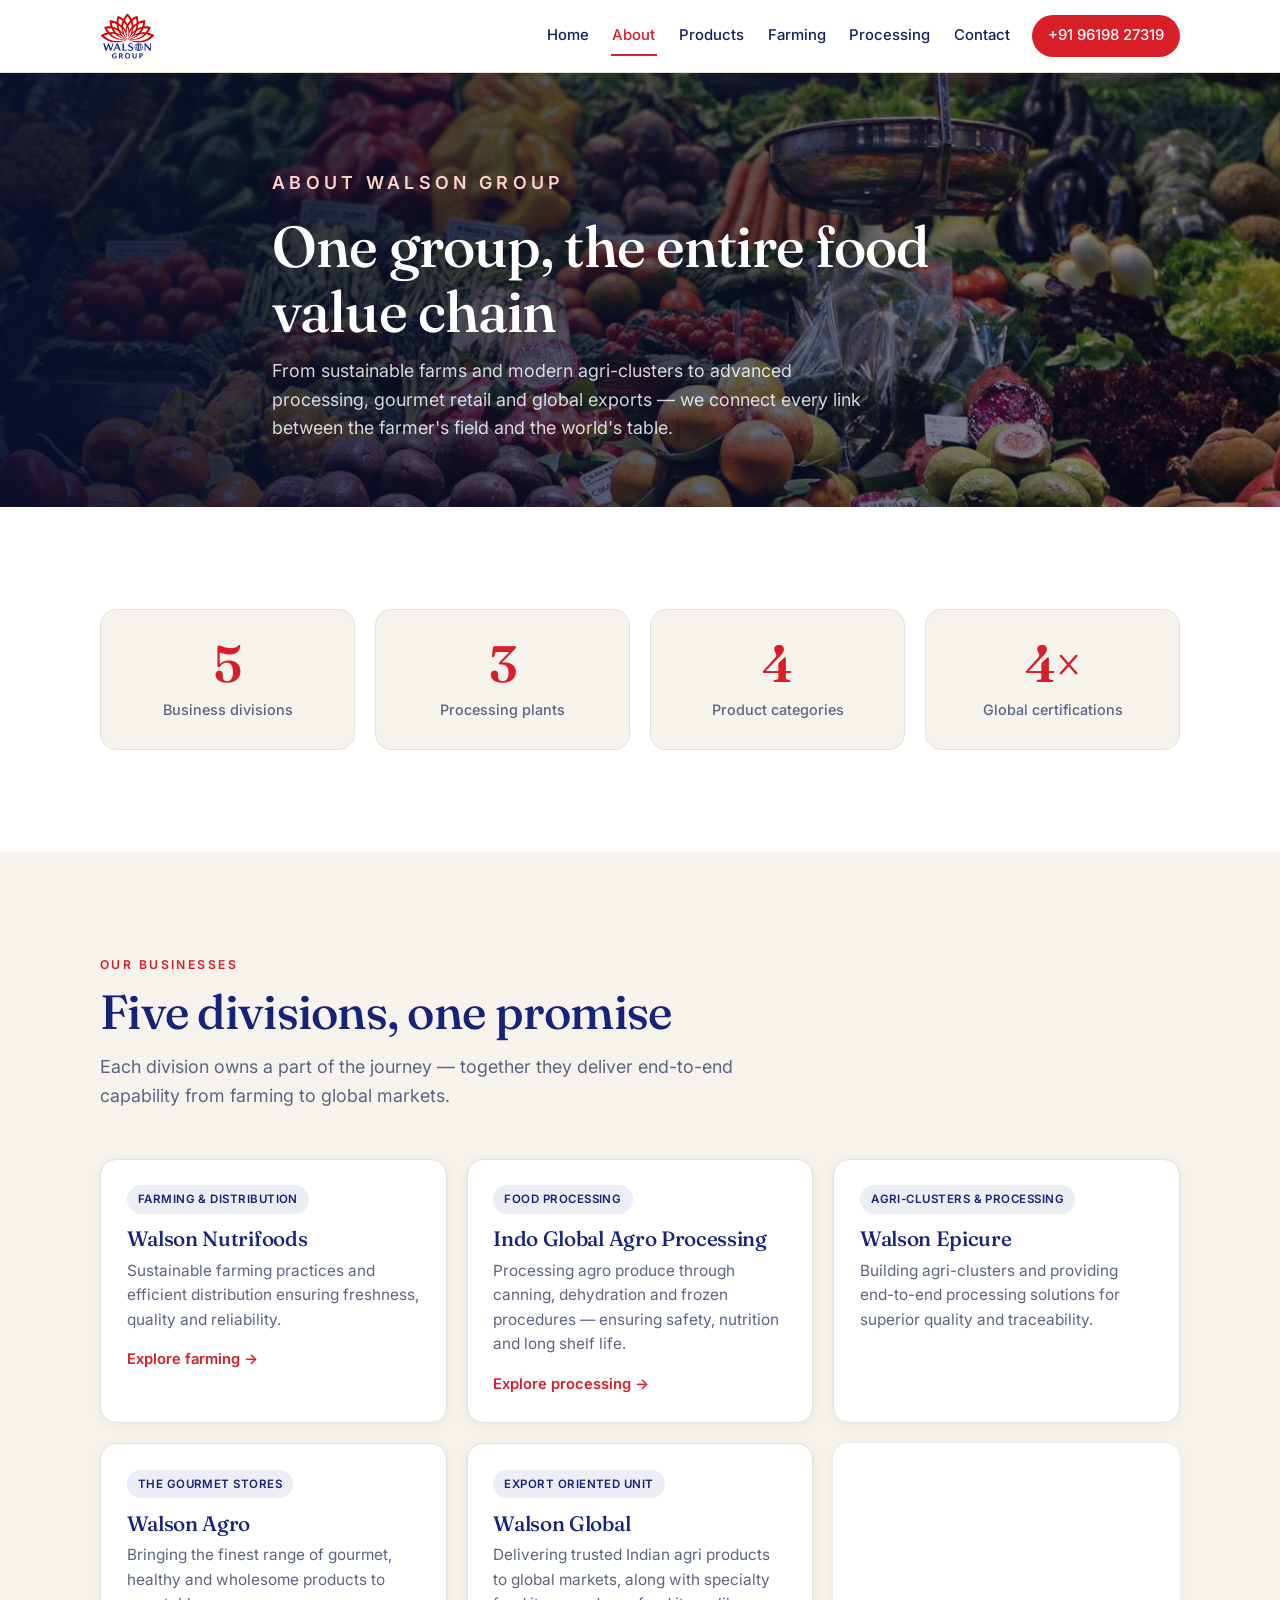
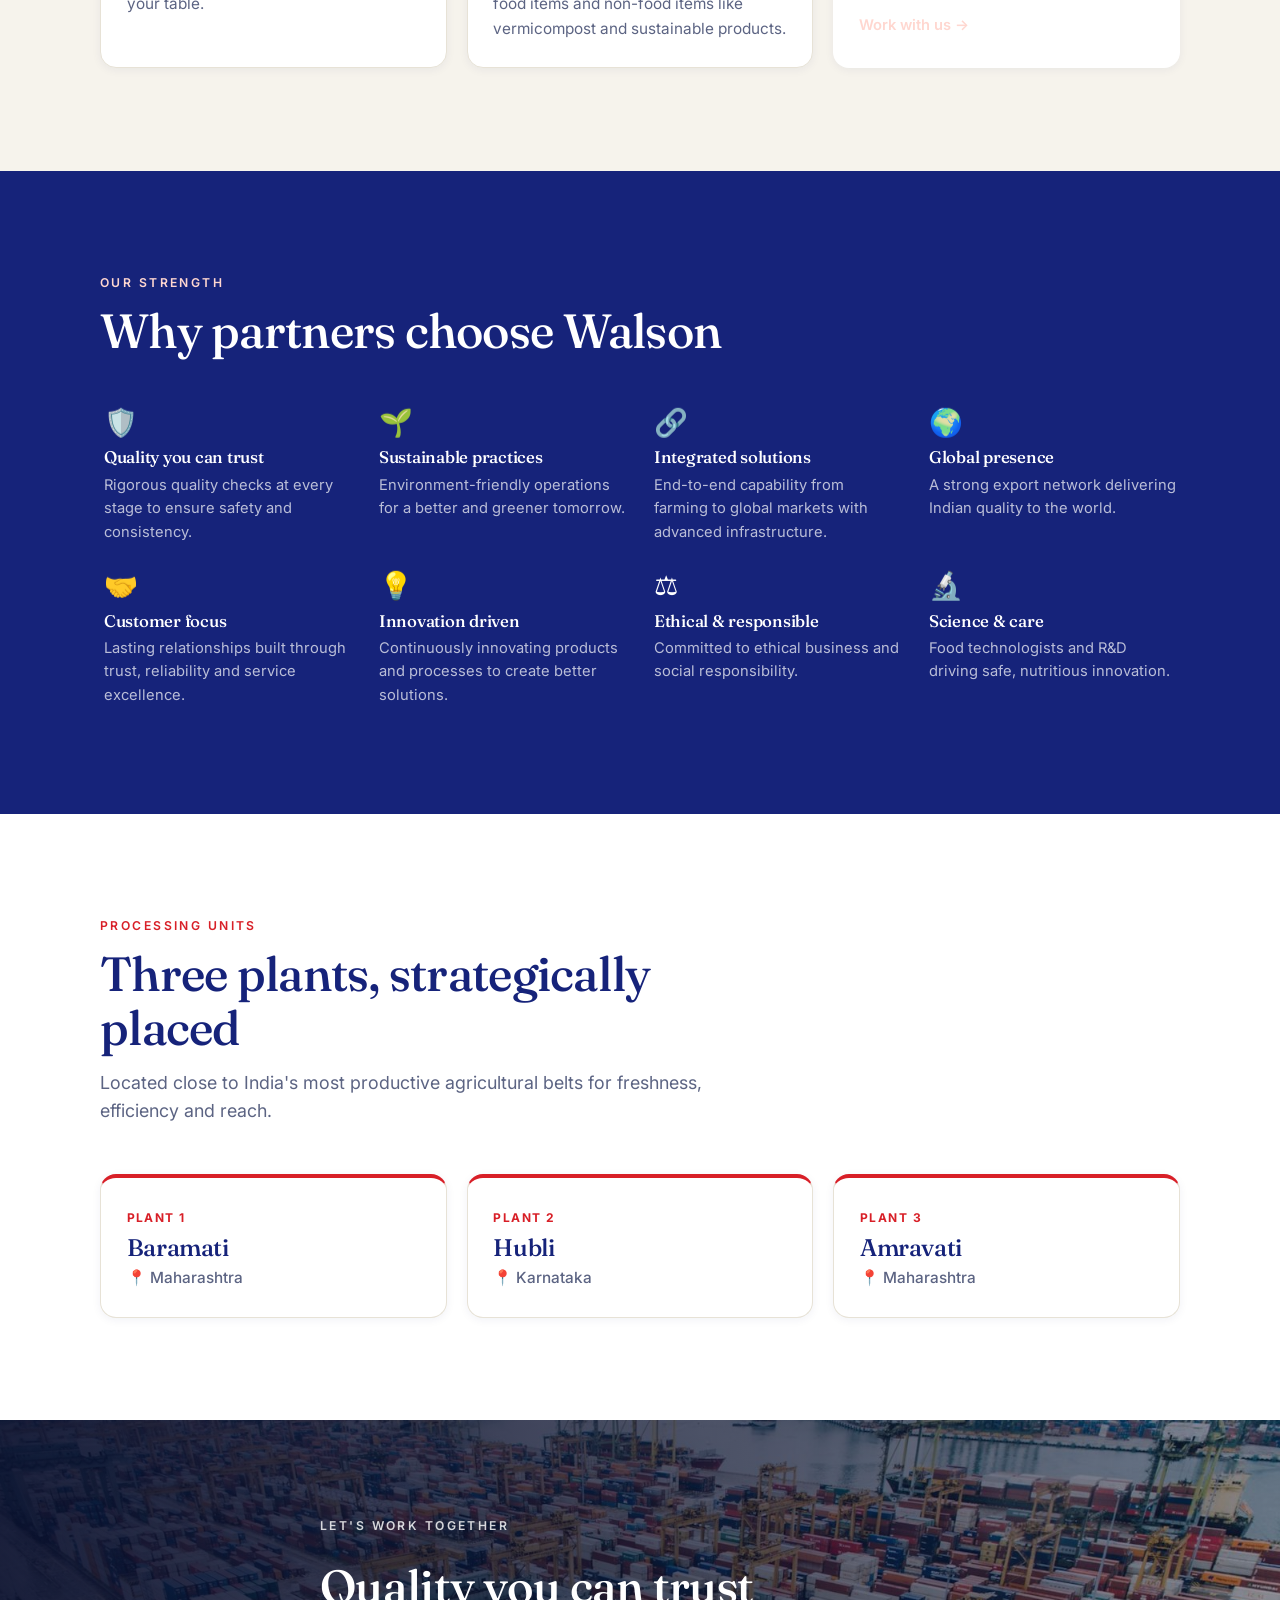
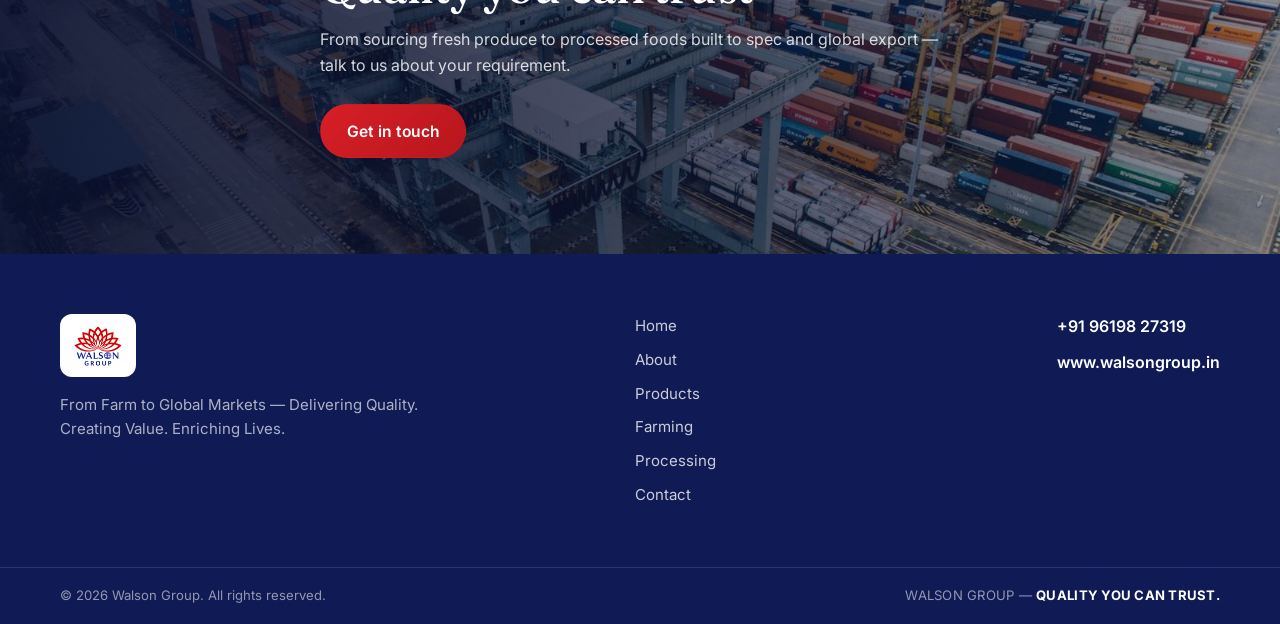
==== about.html @ 6663fbd9 "Convert to multi-page site (Home, About, Products, Farming, Processing, Contact) Split the single-pa" ====
<!DOCTYPE html>
<html lang="en">
<head>
  <meta charset="UTF-8" />
  <meta name="viewport" content="width=device-width, initial-scale=1.0" />
  <title>About — Walson Group</title>
  <meta name="description" content="Walson Group connects the full food value chain through five divisions — Nutrifoods, Indo Global Agro Processing, Epicure, Agro and Global — backed by three plants and global certifications." />
  <link rel="icon" href="data:image/svg+xml,<svg xmlns='http://www.w3.org/2000/svg' viewBox='0 0 100 100'><text y='.9em' font-size='90'>🪷</text></svg>" />
  <meta name="theme-color" content="#16237a" />
  <link rel="preconnect" href="https://fonts.googleapis.com" />
  <link rel="preconnect" href="https://fonts.gstatic.com" crossorigin />
  <link href="https://fonts.googleapis.com/css2?family=Fraunces:opsz,wght@9..144,400;9..144,500;9..144,600&family=Inter:wght@400;500;600;700&display=swap" rel="stylesheet" />
  <link rel="stylesheet" href="styles.css" />
</head>
<body>
  <header class="site-header" id="top">
    <div class="container nav">
      <a class="nav-brand" href="index.html" aria-label="Walson Group home">
        <img src="logo.png" width="760" height="639" alt="Walson Group" />
      </a>
      <nav class="nav-links" id="navLinks" aria-label="Primary">
        <a href="index.html">Home</a>
        <a href="about.html" class="active">About</a>
        <a href="products.html">Products</a>
        <a href="farming.html">Farming</a>
        <a href="processing.html">Processing</a>
        <a href="contact.html">Contact</a>
        <a class="nav-cta" href="tel:+919619827319">+91 96198 27319</a>
      </nav>
      <button class="nav-toggle" id="navToggle" aria-label="Toggle menu" aria-expanded="false">
        <span></span><span></span><span></span>
      </button>
    </div>
  </header>

  <main>
    <!-- PAGE HERO -->
    <section class="page-hero">
      <img src="images/about.jpg" alt="" aria-hidden="true" />
      <div class="po" aria-hidden="true"></div>
      <div class="container page-hero-inner">
        <p class="eyebrow">About Walson Group</p>
        <h1>One group, the entire food value chain</h1>
        <p>From sustainable farms and modern agri-clusters to advanced processing, gourmet retail and global exports — we connect every link between the farmer's field and the world's table.</p>
      </div>
    </section>

    <!-- STATS -->
    <section class="section">
      <div class="container">
        <div class="stats">
          <div class="stat"><span class="stat-num">5</span><span class="stat-label">Business divisions</span></div>
          <div class="stat"><span class="stat-num">3</span><span class="stat-label">Processing plants</span></div>
          <div class="stat"><span class="stat-num">4</span><span class="stat-label">Product categories</span></div>
          <div class="stat"><span class="stat-num">4×</span><span class="stat-label">Global certifications</span></div>
        </div>
      </div>
    </section>

    <!-- DIVISIONS -->
    <section class="section section-alt" id="divisions">
      <div class="container">
        <div class="section-head">
          <p class="kicker">Our Businesses</p>
          <h2>Five divisions, one promise</h2>
          <p class="section-lead">Each division owns a part of the journey — together they deliver end-to-end capability from farming to global markets.</p>
        </div>
        <div class="grid grid-3">
          <article class="card division">
            <span class="pill">Farming &amp; Distribution</span>
            <h3>Walson Nutrifoods</h3>
            <p>Sustainable farming practices and efficient distribution ensuring freshness, quality and reliability.</p>
            <a class="card-link" href="farming.html">Explore farming →</a>
          </article>
          <article class="card division">
            <span class="pill">Food Processing</span>
            <h3>Indo Global Agro Processing</h3>
            <p>Processing agro produce through canning, dehydration and frozen procedures — ensuring safety, nutrition and long shelf life.</p>
            <a class="card-link" href="processing.html">Explore processing →</a>
          </article>
          <article class="card division">
            <span class="pill">Agri-Clusters &amp; Processing</span>
            <h3>Walson Epicure</h3>
            <p>Building agri-clusters and providing end-to-end processing solutions for superior quality and traceability.</p>
          </article>
          <article class="card division">
            <span class="pill">The Gourmet Stores</span>
            <h3>Walson Agro</h3>
            <p>Bringing the finest range of gourmet, healthy and wholesome products to your table.</p>
          </article>
          <article class="card division">
            <span class="pill">Export Oriented Unit</span>
            <h3>Walson Global</h3>
            <p>Delivering trusted Indian agri products to global markets, along with specialty food items and non-food items like vermicompost and sustainable products.</p>
          </article>
          <article class="card division card-accent">
            <h3>From concept to delivery</h3>
            <p>A single, integrated partner covering the full spectrum — so quality and traceability are never handed off or lost in between.</p>
            <a class="card-link" href="contact.html">Work with us →</a>
          </article>
        </div>
      </div>
    </section>

    <!-- STRENGTHS -->
    <section class="section section-navy" id="strengths">
      <div class="container">
        <div class="section-head">
          <p class="kicker kicker-light">Our Strength</p>
          <h2>Why partners choose Walson</h2>
        </div>
        <div class="grid grid-4 strengths">
          <div class="strength"><div class="ico">🛡️</div><h4>Quality you can trust</h4><p>Rigorous quality checks at every stage to ensure safety and consistency.</p></div>
          <div class="strength"><div class="ico">🌱</div><h4>Sustainable practices</h4><p>Environment-friendly operations for a better and greener tomorrow.</p></div>
          <div class="strength"><div class="ico">🔗</div><h4>Integrated solutions</h4><p>End-to-end capability from farming to global markets with advanced infrastructure.</p></div>
          <div class="strength"><div class="ico">🌍</div><h4>Global presence</h4><p>A strong export network delivering Indian quality to the world.</p></div>
          <div class="strength"><div class="ico">🤝</div><h4>Customer focus</h4><p>Lasting relationships built through trust, reliability and service excellence.</p></div>
          <div class="strength"><div class="ico">💡</div><h4>Innovation driven</h4><p>Continuously innovating products and processes to create better solutions.</p></div>
          <div class="strength"><div class="ico">⚖️</div><h4>Ethical &amp; responsible</h4><p>Committed to ethical business and social responsibility.</p></div>
          <div class="strength"><div class="ico">🔬</div><h4>Science &amp; care</h4><p>Food technologists and R&amp;D driving safe, nutritious innovation.</p></div>
        </div>
      </div>
    </section>

    <!-- PLANTS -->
    <section class="section" id="plants">
      <div class="container">
        <div class="section-head">
          <p class="kicker">Processing Units</p>
          <h2>Three plants, strategically placed</h2>
          <p class="section-lead">Located close to India's most productive agricultural belts for freshness, efficiency and reach.</p>
        </div>
        <div class="grid grid-3">
          <article class="card plant"><span class="plant-no">Plant 1</span><h3>Baramati</h3><p class="plant-state">📍 Maharashtra</p></article>
          <article class="card plant"><span class="plant-no">Plant 2</span><h3>Hubli</h3><p class="plant-state">📍 Karnataka</p></article>
          <article class="card plant"><span class="plant-no">Plant 3</span><h3>Amravati</h3><p class="plant-state">📍 Maharashtra</p></article>
        </div>
      </div>
    </section>

    <!-- CTA BAND -->
    <section class="band">
      <img class="band-media" src="images/global.jpg" alt="" aria-hidden="true" loading="lazy" decoding="async" />
      <div class="band-overlay" aria-hidden="true"></div>
      <div class="container band-inner">
        <p class="kicker kicker-light">Let's work together</p>
        <h2>Quality you can trust</h2>
        <p>From sourcing fresh produce to processed foods built to spec and global export — talk to us about your requirement.</p>
        <a class="btn btn-primary" href="contact.html">Get in touch</a>
      </div>
    </section>
  </main>

  <footer class="site-footer">
    <div class="container footer-inner">
      <div class="footer-brand">
        <span class="footer-logo"><img src="logo.png" width="760" height="639" alt="Walson Group" /></span>
        <p>From Farm to Global Markets — Delivering Quality. Creating Value. Enriching Lives.</p>
      </div>
      <nav class="footer-nav" aria-label="Footer">
        <a href="index.html">Home</a>
        <a href="about.html">About</a>
        <a href="products.html">Products</a>
        <a href="farming.html">Farming</a>
        <a href="processing.html">Processing</a>
        <a href="contact.html">Contact</a>
      </nav>
      <div class="footer-contact">
        <a href="tel:+919619827319">+91 96198 27319</a>
        <a href="https://walsongroup.in">www.walsongroup.in</a>
      </div>
    </div>
    <div class="footer-bar">
      <div class="container footer-bar-inner">
        <span>&copy; <span id="year"></span> Walson Group. All rights reserved.</span>
        <span class="footer-tag">WALSON GROUP — <strong>QUALITY YOU CAN TRUST.</strong></span>
      </div>
    </div>
  </footer>

  <script src="app.js"></script>
</body>
</html>
---- styles.css ----
:root {
  --navy: #16237a;
  --navy-deep: #101a54;
  --navy-ink: #14205f;
  --red: #d81f27;
  --red-deep: #b7161d;
  --amber: #e0a53a;
  --green: #3f9b46;
  --blue: #2f7fc4;

  --ink: #1b2140;
  --muted: #5c6483;
  --paper: #ffffff;
  --paper-alt: #f6f3ec;
  --line: #e7e2d6;
  --line-strong: rgba(22, 35, 122, 0.14);

  --radius: 16px;
  --shadow-sm: 0 2px 10px rgba(20, 32, 95, 0.06);
  --shadow: 0 14px 40px -18px rgba(20, 32, 95, 0.28);
  --ease: cubic-bezier(0.22, 1, 0.36, 1);
  --maxw: 1160px;
}

* { box-sizing: border-box; margin: 0; padding: 0; }

html { scroll-behavior: smooth; scroll-padding-top: 84px; -webkit-text-size-adjust: 100%; }

body {
  font-family: "Inter", system-ui, -apple-system, sans-serif;
  color: var(--ink);
  background: var(--paper);
  line-height: 1.6;
  -webkit-font-smoothing: antialiased;
}

img { max-width: 100%; display: block; }
a { color: inherit; text-decoration: none; }

.container { width: 100%; max-width: var(--maxw); margin-inline: auto; padding-inline: clamp(1.15rem, 4vw, 2.5rem); }

h1, h2, h3, h4 { font-family: "Fraunces", Georgia, serif; font-weight: 500; line-height: 1.12; color: var(--navy); letter-spacing: -0.015em; }

/* ============================ HEADER ============================ */
.site-header {
  position: sticky;
  top: 0;
  z-index: 100;
  background: rgba(255, 255, 255, 0.88);
  backdrop-filter: saturate(180%) blur(12px);
  -webkit-backdrop-filter: saturate(180%) blur(12px);
  border-bottom: 1px solid var(--line);
}
.nav { display: flex; align-items: center; justify-content: space-between; height: 72px; gap: 1rem; }
.nav-brand img { height: 46px; width: auto; }
.nav-links { display: flex; align-items: center; gap: clamp(0.5rem, 1.6vw, 1.5rem); }
.nav-links > a {
  font-size: 0.93rem;
  font-weight: 500;
  color: var(--navy-ink);
  padding: 0.4rem 0.1rem;
  position: relative;
  transition: color 0.2s;
}
.nav-links > a:not(.nav-cta)::after {
  content: "";
  position: absolute;
  left: 0; bottom: -2px;
  width: 0; height: 2px;
  background: var(--red);
  transition: width 0.25s var(--ease);
}
.nav-links > a:not(.nav-cta):hover { color: var(--red); }
.nav-links > a:not(.nav-cta):hover::after { width: 100%; }
.nav-links > a.active:not(.nav-cta) { color: var(--red); }
.nav-links > a.active:not(.nav-cta)::after { width: 100%; }
.nav-cta {
  background: var(--red);
  color: #fff !important;
  padding: 0.55rem 1rem !important;
  border-radius: 100px;
  font-weight: 600;
  white-space: nowrap;
  transition: background 0.2s, transform 0.2s;
}
.nav-cta:hover { background: var(--red-deep); transform: translateY(-1px); }

.nav-toggle { display: none; flex-direction: column; gap: 5px; background: none; border: 0; cursor: pointer; padding: 8px; }
.nav-toggle span { width: 24px; height: 2px; background: var(--navy); border-radius: 2px; transition: transform 0.25s, opacity 0.2s; }
.nav-toggle[aria-expanded="true"] span:nth-child(1) { transform: translateY(7px) rotate(45deg); }
.nav-toggle[aria-expanded="true"] span:nth-child(2) { opacity: 0; }
.nav-toggle[aria-expanded="true"] span:nth-child(3) { transform: translateY(-7px) rotate(-45deg); }

/* ============================ HERO ============================ */
.hero { position: relative; overflow: hidden; min-height: min(88vh, 780px); display: flex; align-items: center; }
.hero-media { position: absolute; inset: 0; width: 100%; height: 100%; object-fit: cover; z-index: 0; }
.hero-overlay {
  position: absolute; inset: 0; z-index: 1;
  background:
    linear-gradient(90deg, rgba(9, 15, 45, 0.9) 0%, rgba(9, 15, 45, 0.7) 45%, rgba(9, 15, 45, 0.32) 100%),
    linear-gradient(0deg, rgba(9, 15, 45, 0.55), transparent 55%);
}
.hero-inner { position: relative; z-index: 2; padding: clamp(4rem, 10vw, 7rem) 0; max-width: 46rem; color: #fff; }
.eyebrow {
  display: inline-block;
  font-size: 0.78rem; letter-spacing: 0.24em; text-transform: uppercase; font-weight: 600;
  color: var(--red); margin-bottom: 1.1rem;
}
.eyebrow-light { color: #ffd0ca; }
.hero-title { font-size: clamp(2.6rem, 8vw, 5.4rem); font-weight: 500; margin-bottom: 1.5rem; color: #fff; }
.hero-title .accent { color: #ff5c4f; }
.hero-sub { font-size: clamp(1.02rem, 1.5vw, 1.2rem); color: rgba(255, 255, 255, 0.82); max-width: 38rem; margin-bottom: 2rem; }
.hero-actions { display: flex; flex-wrap: wrap; gap: 0.75rem; }
.btn-ghost-light { color: #fff; border-color: rgba(255, 255, 255, 0.5); }
.btn-ghost-light:hover { color: #fff; border-color: #fff; background: rgba(255, 255, 255, 0.1); }

.btn {
  display: inline-flex; align-items: center; justify-content: center;
  font: inherit; font-weight: 600; font-size: 0.98rem;
  padding: 0.85rem 1.6rem; border-radius: 100px; cursor: pointer; border: 1.5px solid transparent;
  transition: transform 0.2s var(--ease), box-shadow 0.25s, background 0.2s, color 0.2s;
}
.btn-primary { background: linear-gradient(135deg, var(--red), var(--red-deep)); color: #fff; }
.btn-primary:hover { transform: translateY(-2px); box-shadow: 0 12px 26px -10px rgba(216, 31, 39, 0.6); }
.btn-ghost { background: transparent; color: var(--navy); border-color: var(--line-strong); }
.btn-ghost:hover { border-color: var(--navy); transform: translateY(-2px); }

/* ===================== INTERIOR PAGE HERO ===================== */
.page-hero { position: relative; overflow: hidden; background: var(--navy-deep); }
.page-hero img { position: absolute; inset: 0; width: 100%; height: 100%; object-fit: cover; z-index: 0; }
.page-hero .po { position: absolute; inset: 0; z-index: 1; background: linear-gradient(90deg, rgba(9, 15, 45, 0.9) 0%, rgba(9, 15, 45, 0.62) 65%, rgba(9, 15, 45, 0.4) 100%); }
.page-hero-inner { position: relative; z-index: 2; color: #fff; padding: clamp(3.75rem, 9vw, 6rem) 0 clamp(2.75rem, 6vw, 4rem); max-width: 46rem; }
.page-hero .eyebrow { color: #ffd0ca; }
.page-hero h1 { color: #fff; font-size: clamp(2.1rem, 5vw, 3.6rem); margin-bottom: 0.8rem; }
.page-hero p { color: rgba(255, 255, 255, 0.82); font-size: clamp(1rem, 1.4vw, 1.15rem); max-width: 38rem; }

/* ===================== CERT STRIP ===================== */
.trust-strip { background: var(--navy); color: #fff; }
.trust-inner { display: flex; align-items: center; justify-content: space-between; flex-wrap: wrap; gap: 1.25rem; padding: 1.1rem 0; }
.trust-lead { font-size: 0.92rem; font-weight: 500; color: rgba(255, 255, 255, 0.82); font-style: italic; }
.certs { display: flex; flex-wrap: wrap; gap: clamp(1rem, 3vw, 2.4rem); list-style: none; }
.certs li { display: flex; flex-direction: column; line-height: 1.25; }
.certs strong { font-size: 0.98rem; font-weight: 700; letter-spacing: 0.02em; }
.certs span { font-size: 0.72rem; color: rgba(255, 255, 255, 0.6); }

/* ============================ SECTIONS ============================ */
.section { padding: clamp(3.5rem, 8vw, 6.5rem) 0; }
.section-alt { background: var(--paper-alt); }
.section-navy { background: var(--navy); color: #fff; }

.section-head { max-width: 42rem; margin-bottom: clamp(2rem, 4vw, 3rem); }
.kicker { font-size: 0.76rem; letter-spacing: 0.2em; text-transform: uppercase; font-weight: 600; color: var(--red); margin-bottom: 0.7rem; }
.kicker-light { color: #ffd7d0; }
.section-head h2 { font-size: clamp(1.85rem, 4vw, 3rem); margin-bottom: 0.9rem; }
.section-navy h2 { color: #fff; }
.section-lead { color: var(--muted); font-size: clamp(1rem, 1.4vw, 1.12rem); }
.section-navy .section-lead { color: rgba(255, 255, 255, 0.72); }
.sub-head { font-size: 1.25rem; margin: 2.75rem 0 1.25rem; color: var(--navy); }

/* ============================ GRID / CARDS ============================ */
.grid { display: grid; gap: 1.25rem; }
.grid-3 { grid-template-columns: repeat(3, 1fr); }
.grid-4 { grid-template-columns: repeat(4, 1fr); }

.card {
  background: var(--paper);
  border: 1px solid var(--line);
  border-radius: var(--radius);
  padding: 1.6rem;
  box-shadow: var(--shadow-sm);
  transition: transform 0.25s var(--ease), box-shadow 0.25s, border-color 0.25s;
}
a.card { display: block; color: inherit; }
.section-cta { text-align: center; margin-top: 2.25rem; }
.section-alt .card { background: #fff; }
.card:hover { transform: translateY(-4px); box-shadow: var(--shadow); border-color: var(--line-strong); }
.card h3 { font-size: 1.3rem; margin-bottom: 0.5rem; }
.card h4 { font-size: 1.08rem; margin-bottom: 0.45rem; color: var(--navy); }
.card p { color: var(--muted); font-size: 0.96rem; }

.card-accent { background: linear-gradient(160deg, var(--navy), var(--navy-deep)); border: 0; color: #fff; }
.card-accent h3, .card-accent h4 { color: #fff; }
.card-accent p { color: rgba(255, 255, 255, 0.78); }

/* division cards */
.pill {
  display: inline-block; font-size: 0.72rem; font-weight: 600; letter-spacing: 0.04em;
  text-transform: uppercase; color: var(--navy); background: rgba(22, 35, 122, 0.08);
  padding: 0.32rem 0.7rem; border-radius: 100px; margin-bottom: 0.85rem;
}
.card-accent .pill { background: rgba(255, 255, 255, 0.16); color: #fff; }
.card-link { display: inline-block; margin-top: 1rem; font-weight: 600; font-size: 0.92rem; color: var(--red); transition: gap 0.2s; }
.card-accent .card-link { color: #ffd7d0; }
.card-link:hover { opacity: 0.8; }

/* product cards (with imagery) */
.card.product { padding: 0; overflow: hidden; }
.product-media { position: relative; aspect-ratio: 4 / 3; overflow: hidden; }
.product-media img { width: 100%; height: 100%; object-fit: cover; display: block; transition: transform 0.6s var(--ease); }
.card.product:hover .product-media img { transform: scale(1.06); }
.product-body { padding: 1.25rem 1.5rem 1.6rem; }
.prod-tag {
  position: absolute; top: 0.8rem; left: 0.8rem;
  font-size: 0.66rem; font-weight: 700; letter-spacing: 0.08em; text-transform: uppercase;
  color: #fff; padding: 0.3rem 0.65rem; border-radius: 100px;
}
.tag-green { background: rgba(52, 138, 60, 0.92); }
.tag-red { background: rgba(216, 31, 39, 0.92); }
.tag-amber { background: rgba(191, 132, 25, 0.94); }
.tag-blue { background: rgba(41, 116, 182, 0.92); }

/* media frames & splits */
.media-frame { border-radius: var(--radius); overflow: hidden; box-shadow: var(--shadow); background: var(--paper-alt); }
.media-frame img { width: 100%; height: 100%; object-fit: cover; display: block; }
.media-split { display: grid; grid-template-columns: 1.1fr 1fr; gap: clamp(1.5rem, 4vw, 3rem); align-items: center; }
.media-split .media-frame { aspect-ratio: 3 / 2; }
.media-split.reverse .media-frame { order: 2; }
.prod-block + .prod-block { margin-top: clamp(2.5rem, 6vw, 4.5rem); }
.chips { list-style: none; display: flex; flex-wrap: wrap; gap: 0.5rem; margin-top: 1.35rem; }
.chips li { font-size: 0.85rem; font-weight: 500; color: var(--navy); background: rgba(22, 35, 122, 0.07); padding: 0.4rem 0.85rem; border-radius: 100px; }
.media-wide { margin-bottom: 1.75rem; }
.media-wide img { height: clamp(240px, 34vw, 400px); }
.stats-2 { grid-template-columns: repeat(2, 1fr); }

/* global band */
.band { position: relative; overflow: hidden; }
.band-media { position: absolute; inset: 0; width: 100%; height: 100%; object-fit: cover; z-index: 0; }
.band-overlay { position: absolute; inset: 0; z-index: 1; background: linear-gradient(90deg, rgba(9, 15, 45, 0.92) 0%, rgba(9, 15, 45, 0.66) 60%, rgba(9, 15, 45, 0.42) 100%); }
.band-inner { position: relative; z-index: 2; color: #fff; max-width: 40rem; padding: clamp(3.5rem, 8vw, 6rem) 0; }
.band-inner h2 { color: #fff; font-size: clamp(1.85rem, 4vw, 2.9rem); margin-bottom: 0.9rem; }
.band-inner p { color: rgba(255, 255, 255, 0.82); margin-bottom: 1.6rem; }

/* feature / strength icons */
.ico { font-size: 1.7rem; margin-bottom: 0.75rem; line-height: 1; }

/* strengths on navy */
.strengths .strength { padding: 0.25rem; }
.strength h4 { color: #fff; font-size: 1.05rem; margin-bottom: 0.4rem; }
.strength p { color: rgba(255, 255, 255, 0.7); font-size: 0.92rem; }

/* stats */
.stats { display: grid; grid-template-columns: repeat(4, 1fr); gap: 1.25rem; }
.stat { text-align: center; padding: 1.75rem 1rem; border: 1px solid var(--line); border-radius: var(--radius); background: var(--paper-alt); }
.stat-num { display: block; font-family: "Fraunces", serif; font-size: clamp(2.2rem, 5vw, 3.2rem); font-weight: 600; color: var(--red); line-height: 1; }
.stat-label { display: block; margin-top: 0.5rem; font-size: 0.9rem; color: var(--muted); font-weight: 500; }

/* plants */
.plant { text-align: left; border-top: 4px solid var(--red); }
.plant-no { font-size: 0.75rem; font-weight: 700; letter-spacing: 0.12em; text-transform: uppercase; color: var(--red); }
.plant h3 { margin: 0.35rem 0 0.3rem; font-size: 1.5rem; }
.plant-state { color: var(--muted); font-weight: 500; }

/* ============================ CONTACT ============================ */
.contact-grid { display: grid; grid-template-columns: 1.05fr 0.95fr; gap: clamp(2rem, 5vw, 4rem); align-items: start; }
.contact-list { list-style: none; margin-top: 1.75rem; display: grid; gap: 1rem; }
.contact-list li { display: grid; grid-template-columns: 68px 1fr; align-items: baseline; gap: 0.75rem; padding-bottom: 1rem; border-bottom: 1px solid var(--line); }
.ci-label { font-size: 0.72rem; letter-spacing: 0.14em; text-transform: uppercase; font-weight: 700; color: var(--red); }
.contact-list a { font-weight: 600; color: var(--navy); }
.contact-list a:hover { color: var(--red); }

.contact-form { background: #fff; border: 1px solid var(--line); border-radius: var(--radius); padding: clamp(1.5rem, 3vw, 2.25rem); box-shadow: var(--shadow-sm); }
.field { margin-bottom: 1.1rem; }
.field label { display: block; font-size: 0.82rem; font-weight: 600; color: var(--navy); margin-bottom: 0.4rem; }
.field input, .field textarea {
  width: 100%; font: inherit; font-size: 0.95rem; color: var(--ink);
  padding: 0.75rem 0.9rem; border: 1px solid var(--line); border-radius: 10px; background: #fdfcfa;
  transition: border-color 0.2s, box-shadow 0.2s; resize: vertical;
}
.field input:focus, .field textarea:focus { outline: none; border-color: var(--navy); box-shadow: 0 0 0 3px rgba(22, 35, 122, 0.1); }
.contact-form .btn { width: 100%; margin-top: 0.25rem; }
.form-note { margin-top: 0.85rem; font-size: 0.82rem; color: var(--muted); text-align: center; }
.form-note.is-error { color: var(--red); }
.form-note.is-ok { color: var(--green); }

/* ============================ FOOTER ============================ */
.site-footer { background: var(--navy-deep); color: #fff; }
.footer-inner { display: grid; grid-template-columns: 1.4fr 1fr auto; gap: 2.5rem; padding: clamp(2.5rem, 5vw, 3.75rem) 0; align-items: start; }
.footer-logo { display: inline-flex; background: #fff; padding: 0.7rem 0.9rem; border-radius: 12px; margin-bottom: 1rem; }
.footer-logo img { height: 40px; width: auto; }
.footer-brand p { color: rgba(255, 255, 255, 0.66); font-size: 0.94rem; max-width: 24rem; }
.footer-nav { display: grid; gap: 0.6rem; }
.footer-nav a { color: rgba(255, 255, 255, 0.78); font-size: 0.94rem; transition: color 0.2s; }
.footer-nav a:hover { color: #fff; }
.footer-contact { display: grid; gap: 0.6rem; }
.footer-contact a { font-weight: 600; color: #fff; }
.footer-contact a:hover { color: #ffd7d0; }
.footer-bar { border-top: 1px solid rgba(255, 255, 255, 0.12); }
.footer-bar-inner { display: flex; justify-content: space-between; align-items: center; flex-wrap: wrap; gap: 0.75rem; padding: 1.1rem 0; font-size: 0.82rem; color: rgba(255, 255, 255, 0.55); }
.footer-tag { letter-spacing: 0.02em; }
.footer-tag strong { color: #fff; }
.footer-tag strong::before { content: ""; }

/* ============================ REVEAL ANIM ============================ */
.reveal { opacity: 0; transform: translateY(22px); transition: opacity 0.7s var(--ease), transform 0.7s var(--ease); }
.reveal.in { opacity: 1; transform: none; }

/* ============================ RESPONSIVE ============================ */
@media (max-width: 900px) {
  .grid-4 { grid-template-columns: repeat(2, 1fr); }
  .grid-3 { grid-template-columns: repeat(2, 1fr); }
  .stats { grid-template-columns: repeat(2, 1fr); }
  .contact-grid { grid-template-columns: 1fr; }
  .media-split { grid-template-columns: 1fr; }
  .footer-inner { grid-template-columns: 1fr 1fr; }

  .nav-toggle { display: flex; }
  .nav-links {
    position: fixed; inset: 72px 0 auto 0;
    flex-direction: column; align-items: stretch; gap: 0;
    background: #fff; border-bottom: 1px solid var(--line);
    padding: 0.5rem 1.15rem 1.25rem;
    transform: translateY(-120%); transition: transform 0.3s var(--ease);
    box-shadow: var(--shadow); max-height: calc(100dvh - 72px); overflow-y: auto;
  }
  .nav-links.open { transform: translateY(0); }
  .nav-links > a { padding: 0.85rem 0.25rem; border-bottom: 1px solid var(--line); }
  .nav-links > a:not(.nav-cta)::after { display: none; }
  .nav-cta { text-align: center; margin-top: 0.9rem; }
}

@media (max-width: 560px) {
  .grid-4, .grid-3, .stats { grid-template-columns: 1fr; }
  .footer-inner { grid-template-columns: 1fr; gap: 1.75rem; }
  .footer-bar-inner { justify-content: center; text-align: center; }
  .trust-inner { justify-content: center; text-align: center; }
}

@media (prefers-reduced-motion: reduce) {
  html { scroll-behavior: auto; }
  .reveal { opacity: 1; transform: none; transition: none; }
  * { animation: none !important; }
}
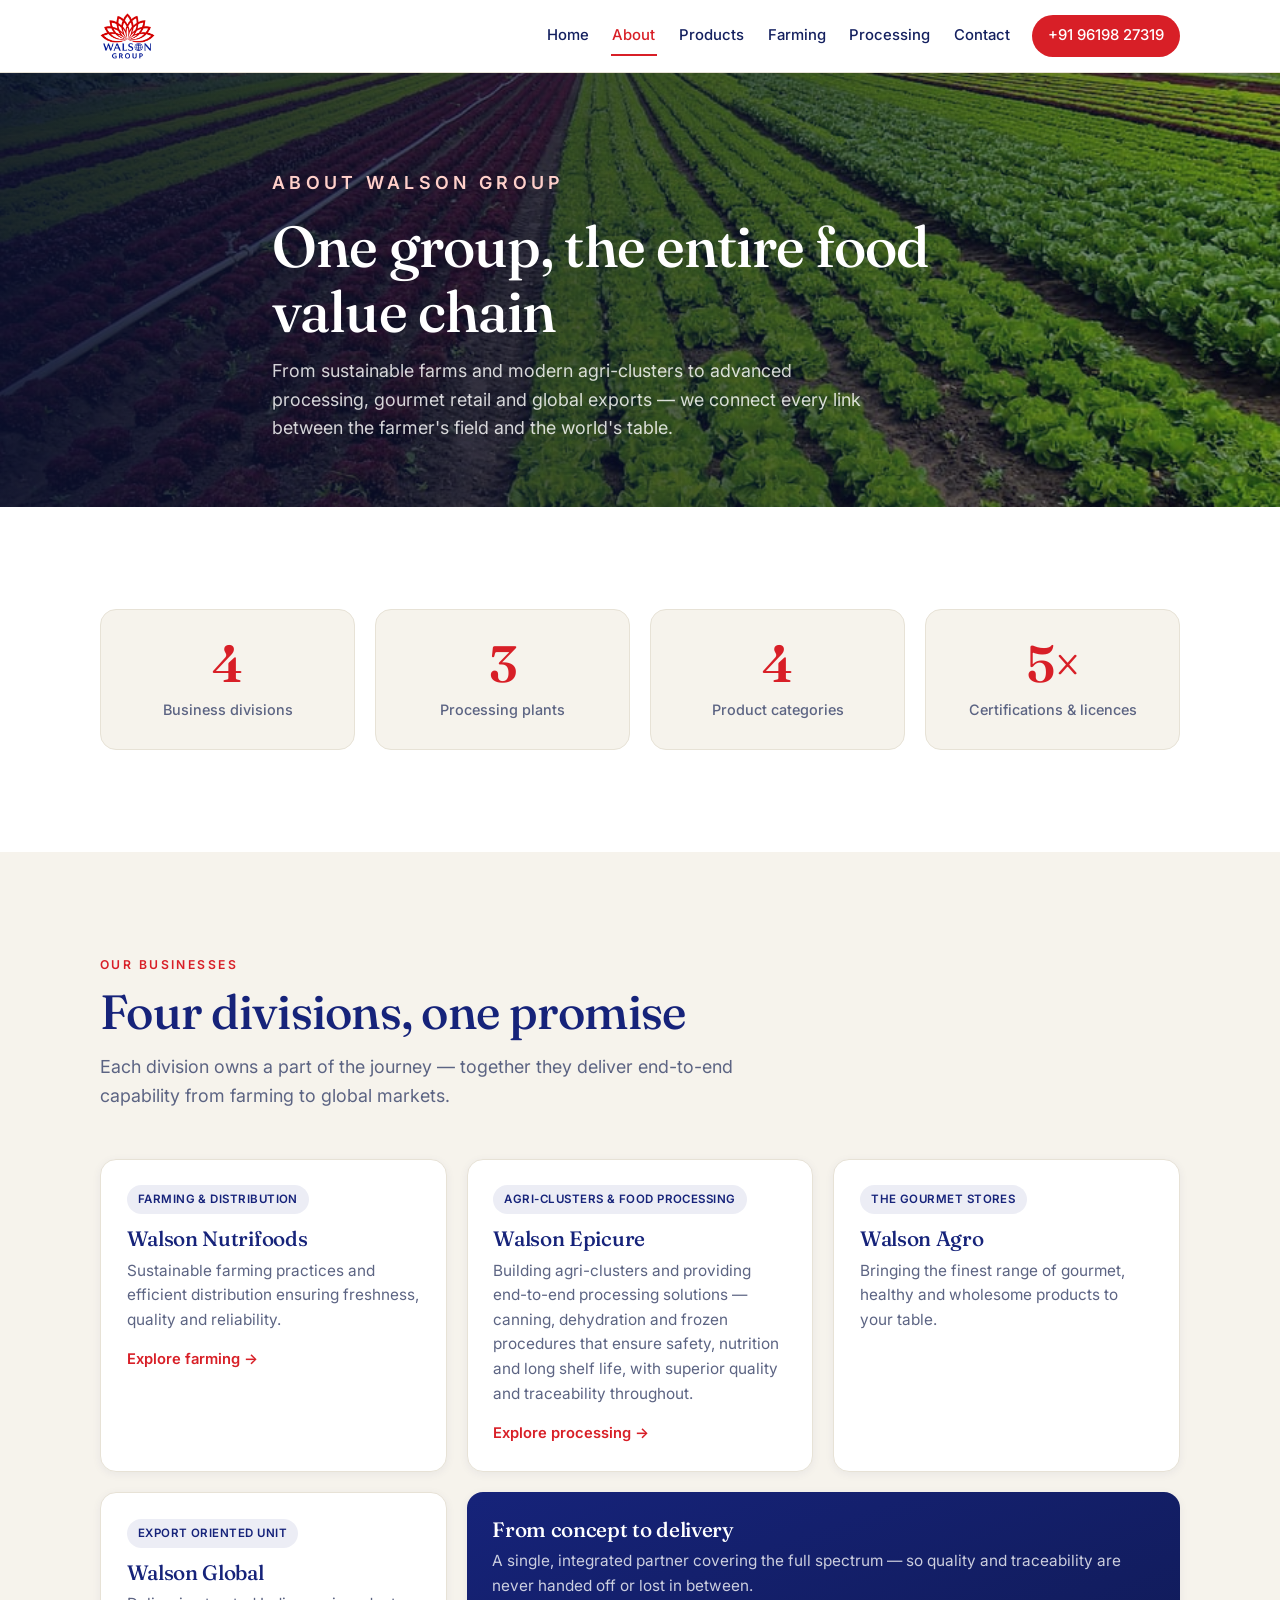
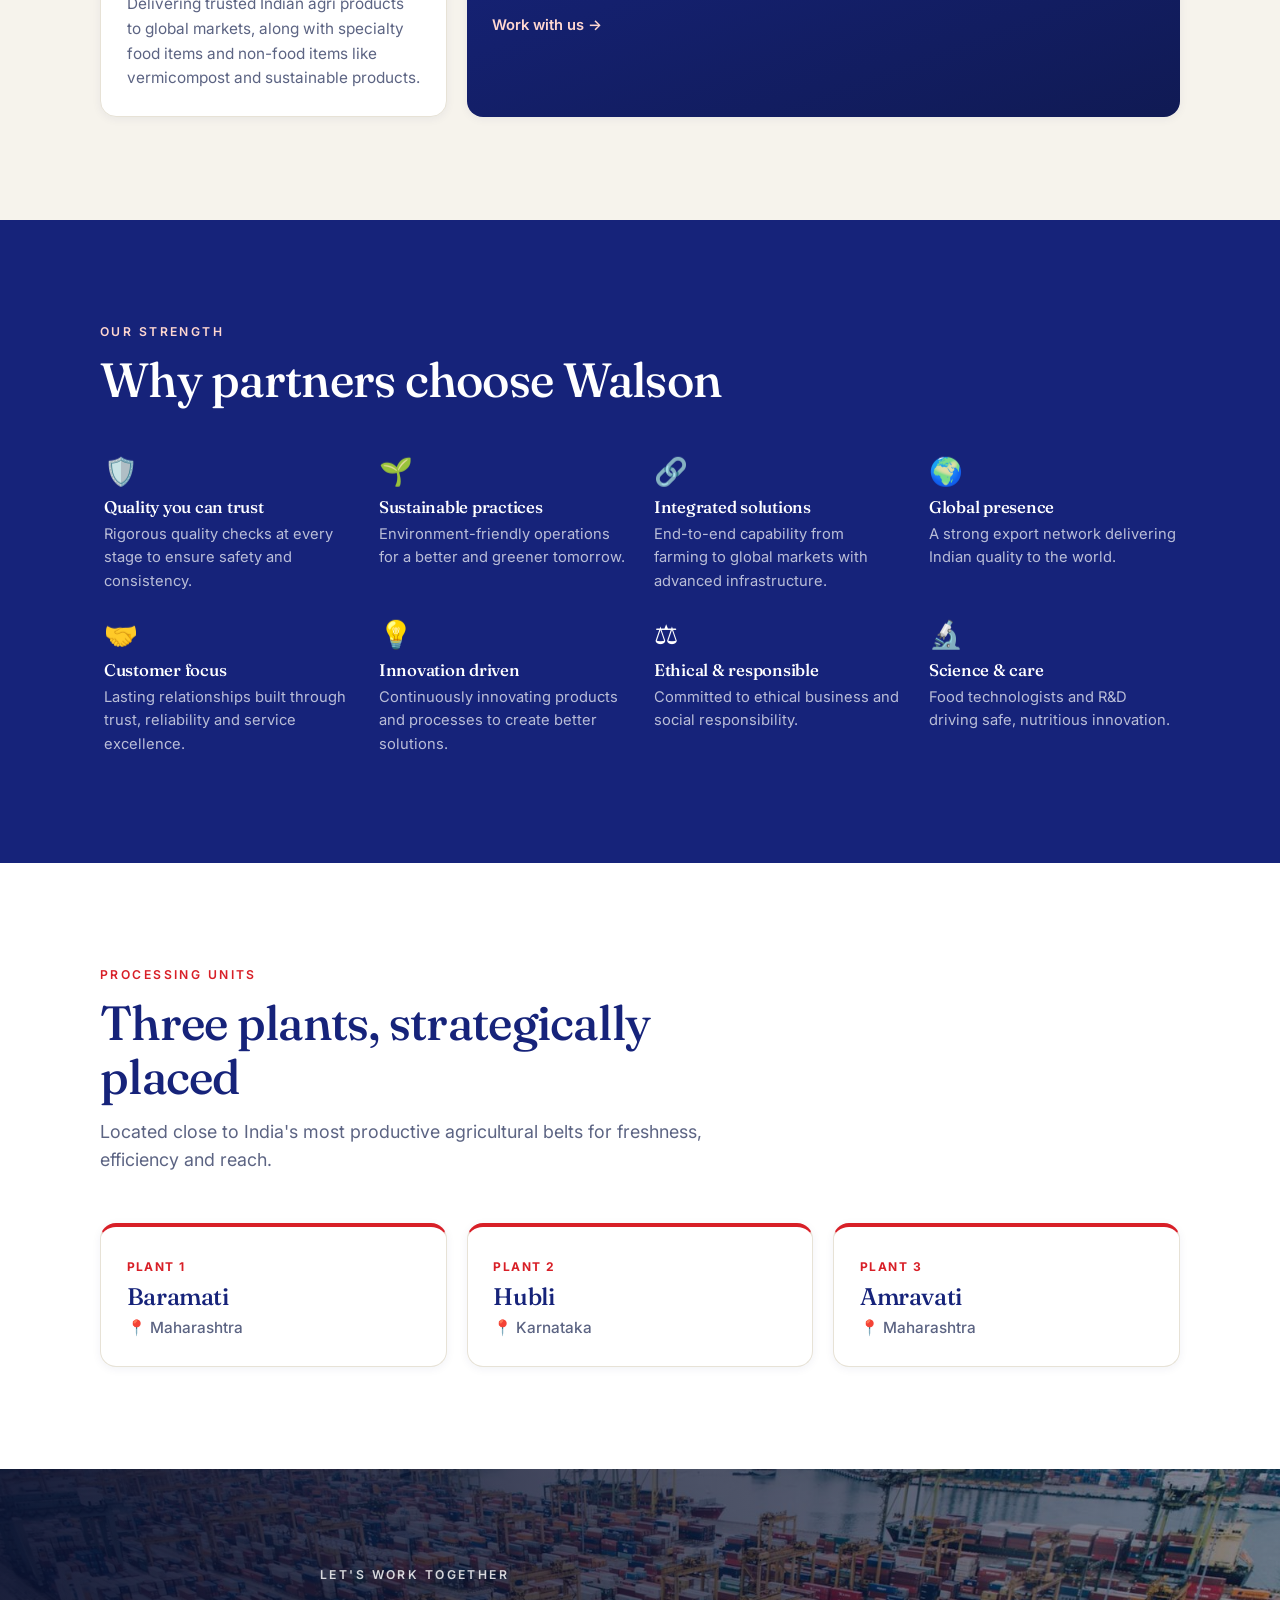
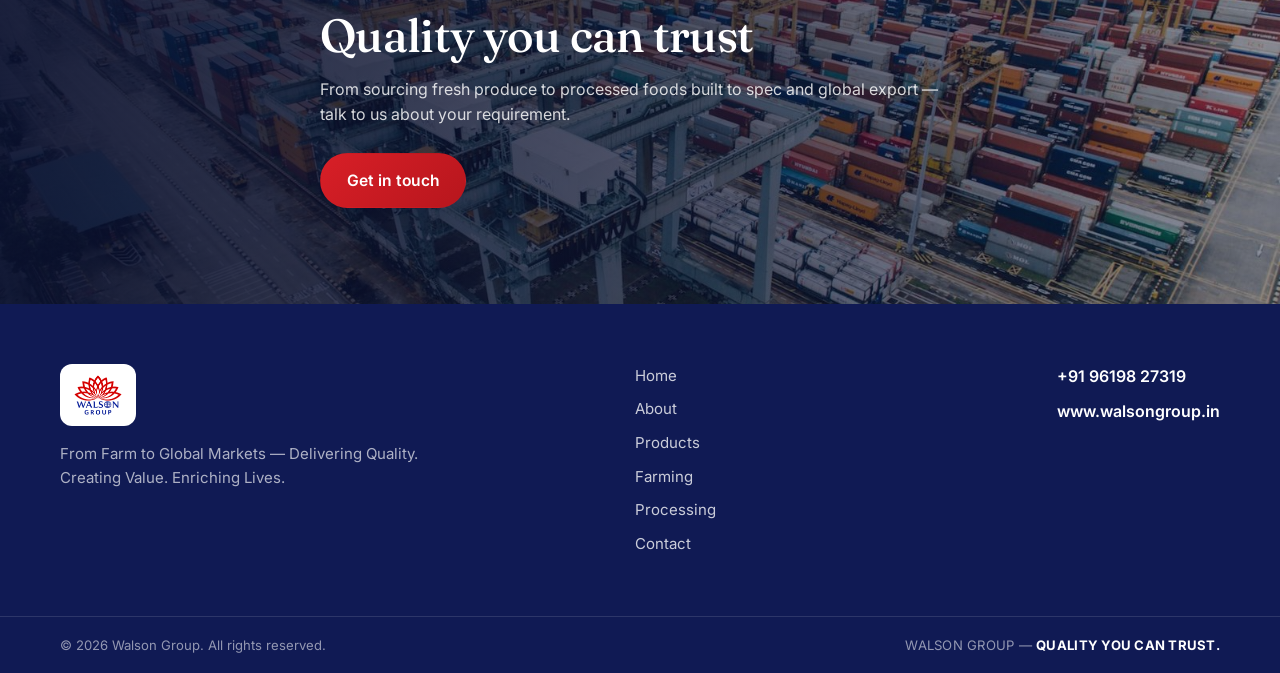
==== commit 55cc36dc: "Apply client brief: merge Indo Global into Epicure, refresh photos, elevate compliance Changes reque" ====
--- a/about.html
+++ b/about.html
@@ -4,7 +4,7 @@
   <meta charset="UTF-8" />
   <meta name="viewport" content="width=device-width, initial-scale=1.0" />
   <title>About — Walson Group</title>
-  <meta name="description" content="Walson Group connects the full food value chain through five divisions — Nutrifoods, Indo Global Agro Processing, Epicure, Agro and Global — backed by three plants and global certifications." />
+  <meta name="description" content="Walson Group connects the full food value chain through four divisions — Nutrifoods, Epicure, Agro and Global — backed by three plants and global certifications." />
   <link rel="icon" href="data:image/svg+xml,<svg xmlns='http://www.w3.org/2000/svg' viewBox='0 0 100 100'><text y='.9em' font-size='90'>🪷</text></svg>" />
   <meta name="theme-color" content="#16237a" />
   <link rel="preconnect" href="https://fonts.googleapis.com" />
@@ -15,16 +15,16 @@
 <body>
   <header class="site-header" id="top">
     <div class="container nav">
-      <a class="nav-brand" href="index.html" aria-label="Walson Group home">
+      <a class="nav-brand" href="/" aria-label="Walson Group home">
         <img src="logo.png" width="760" height="639" alt="Walson Group" />
       </a>
       <nav class="nav-links" id="navLinks" aria-label="Primary">
-        <a href="index.html">Home</a>
-        <a href="about.html" class="active">About</a>
-        <a href="products.html">Products</a>
-        <a href="farming.html">Farming</a>
-        <a href="processing.html">Processing</a>
-        <a href="contact.html">Contact</a>
+        <a href="/">Home</a>
+        <a href="/about" class="active">About</a>
+        <a href="/products">Products</a>
+        <a href="/farming">Farming</a>
+        <a href="/processing">Processing</a>
+        <a href="/contact">Contact</a>
         <a class="nav-cta" href="tel:+919619827319">+91 96198 27319</a>
       </nav>
       <button class="nav-toggle" id="navToggle" aria-label="Toggle menu" aria-expanded="false">
@@ -36,7 +36,7 @@
   <main>
     <!-- PAGE HERO -->
     <section class="page-hero">
-      <img src="images/about.jpg" alt="" aria-hidden="true" />
+      <img src="images/fields.jpg" alt="" aria-hidden="true" />
       <div class="po" aria-hidden="true"></div>
       <div class="container page-hero-inner">
         <p class="eyebrow">About Walson Group</p>
@@ -49,10 +49,10 @@
     <section class="section">
       <div class="container">
         <div class="stats">
-          <div class="stat"><span class="stat-num">5</span><span class="stat-label">Business divisions</span></div>
+          <div class="stat"><span class="stat-num">4</span><span class="stat-label">Business divisions</span></div>
           <div class="stat"><span class="stat-num">3</span><span class="stat-label">Processing plants</span></div>
           <div class="stat"><span class="stat-num">4</span><span class="stat-label">Product categories</span></div>
-          <div class="stat"><span class="stat-num">4×</span><span class="stat-label">Global certifications</span></div>
+          <div class="stat"><span class="stat-num">5×</span><span class="stat-label">Certifications &amp; licences</span></div>
         </div>
       </div>
     </section>
@@ -62,7 +62,7 @@
       <div class="container">
         <div class="section-head">
           <p class="kicker">Our Businesses</p>
-          <h2>Five divisions, one promise</h2>
+          <h2>Four divisions, one promise</h2>
           <p class="section-lead">Each division owns a part of the journey — together they deliver end-to-end capability from farming to global markets.</p>
         </div>
         <div class="grid grid-3">
@@ -70,18 +70,13 @@
             <span class="pill">Farming &amp; Distribution</span>
             <h3>Walson Nutrifoods</h3>
             <p>Sustainable farming practices and efficient distribution ensuring freshness, quality and reliability.</p>
-            <a class="card-link" href="farming.html">Explore farming →</a>
+            <a class="card-link" href="/farming">Explore farming →</a>
           </article>
           <article class="card division">
-            <span class="pill">Food Processing</span>
-            <h3>Indo Global Agro Processing</h3>
-            <p>Processing agro produce through canning, dehydration and frozen procedures — ensuring safety, nutrition and long shelf life.</p>
-            <a class="card-link" href="processing.html">Explore processing →</a>
-          </article>
-          <article class="card division">
-            <span class="pill">Agri-Clusters &amp; Processing</span>
+            <span class="pill">Agri-Clusters &amp; Food Processing</span>
             <h3>Walson Epicure</h3>
-            <p>Building agri-clusters and providing end-to-end processing solutions for superior quality and traceability.</p>
+            <p>Building agri-clusters and providing end-to-end processing solutions — canning, dehydration and frozen procedures that ensure safety, nutrition and long shelf life, with superior quality and traceability throughout.</p>
+            <a class="card-link" href="/processing">Explore processing →</a>
           </article>
           <article class="card division">
             <span class="pill">The Gourmet Stores</span>
@@ -93,10 +88,10 @@
             <h3>Walson Global</h3>
             <p>Delivering trusted Indian agri products to global markets, along with specialty food items and non-food items like vermicompost and sustainable products.</p>
           </article>
-          <article class="card division card-accent">
+          <article class="card division card-accent card-span-2">
             <h3>From concept to delivery</h3>
             <p>A single, integrated partner covering the full spectrum — so quality and traceability are never handed off or lost in between.</p>
-            <a class="card-link" href="contact.html">Work with us →</a>
+            <a class="card-link" href="/contact">Work with us →</a>
           </article>
         </div>
       </div>
@@ -146,7 +141,7 @@
         <p class="kicker kicker-light">Let's work together</p>
         <h2>Quality you can trust</h2>
         <p>From sourcing fresh produce to processed foods built to spec and global export — talk to us about your requirement.</p>
-        <a class="btn btn-primary" href="contact.html">Get in touch</a>
+        <a class="btn btn-primary" href="/contact">Get in touch</a>
       </div>
     </section>
   </main>
@@ -158,12 +153,12 @@
         <p>From Farm to Global Markets — Delivering Quality. Creating Value. Enriching Lives.</p>
       </div>
       <nav class="footer-nav" aria-label="Footer">
-        <a href="index.html">Home</a>
-        <a href="about.html">About</a>
-        <a href="products.html">Products</a>
-        <a href="farming.html">Farming</a>
-        <a href="processing.html">Processing</a>
-        <a href="contact.html">Contact</a>
+        <a href="/">Home</a>
+        <a href="/about">About</a>
+        <a href="/products">Products</a>
+        <a href="/farming">Farming</a>
+        <a href="/processing">Processing</a>
+        <a href="/contact">Contact</a>
       </nav>
       <div class="footer-contact">
         <a href="tel:+919619827319">+91 96198 27319</a>
--- a/styles.css
+++ b/styles.css
@@ -178,7 +178,10 @@
 .card h4 { font-size: 1.08rem; margin-bottom: 0.45rem; color: var(--navy); }
 .card p { color: var(--muted); font-size: 0.96rem; }
 
-.card-accent { background: linear-gradient(160deg, var(--navy), var(--navy-deep)); border: 0; color: #fff; }
+/* .section-alt .card sets a white background at higher specificity, so the
+   accent variant has to match it to stay navy inside alt sections */
+.card-accent,
+.section-alt .card-accent { background: linear-gradient(160deg, var(--navy), var(--navy-deep)); border: 0; color: #fff; }
 .card-accent h3, .card-accent h4 { color: #fff; }
 .card-accent p { color: rgba(255, 255, 255, 0.78); }
 
@@ -192,6 +195,35 @@
 .card-link { display: inline-block; margin-top: 1rem; font-weight: 600; font-size: 0.92rem; color: var(--red); transition: gap 0.2s; }
 .card-accent .card-link { color: #ffd7d0; }
 .card-link:hover { opacity: 0.8; }
+
+/* lets a card fill the remainder of a 3-up row so the grid ends flush */
+.grid-3 .card-span-2 { grid-column: span 2; }
+
+/* ===================== LICENSING & COMPLIANCE ===================== */
+.compliance-grid { display: grid; grid-template-columns: repeat(5, 1fr); gap: 1rem; }
+.compliance-card {
+  display: flex; flex-direction: column; gap: 0.5rem;
+  background: rgba(255, 255, 255, 0.06);
+  border: 1px solid rgba(255, 255, 255, 0.15);
+  border-radius: var(--radius);
+  padding: 1.5rem 1.25rem;
+  transition: transform 0.25s var(--ease), background 0.25s, border-color 0.25s;
+}
+.compliance-card:hover {
+  transform: translateY(-4px);
+  background: rgba(255, 255, 255, 0.1);
+  border-color: rgba(255, 255, 255, 0.32);
+}
+.compliance-mark {
+  font-family: "Fraunces", Georgia, serif;
+  font-size: clamp(1.15rem, 1.8vw, 1.45rem); font-weight: 600; color: #fff; line-height: 1.1;
+}
+.compliance-name { font-size: 0.76rem; line-height: 1.4; color: rgba(255, 255, 255, 0.62); }
+.compliance-note {
+  margin-top: 1.75rem; font-size: 0.92rem; color: rgba(255, 255, 255, 0.6);
+}
+.compliance-note a { color: #ffd7d0; font-weight: 600; }
+.compliance-note a:hover { opacity: 0.8; }
 
 /* product cards (with imagery) */
 .card.product { padding: 0; overflow: hidden; }
@@ -298,6 +330,7 @@
 @media (max-width: 900px) {
   .grid-4 { grid-template-columns: repeat(2, 1fr); }
   .grid-3 { grid-template-columns: repeat(2, 1fr); }
+  .compliance-grid { grid-template-columns: repeat(3, 1fr); }
   .stats { grid-template-columns: repeat(2, 1fr); }
   .contact-grid { grid-template-columns: 1fr; }
   .media-split { grid-template-columns: 1fr; }
@@ -320,6 +353,8 @@
 
 @media (max-width: 560px) {
   .grid-4, .grid-3, .stats { grid-template-columns: 1fr; }
+  .compliance-grid { grid-template-columns: repeat(2, 1fr); }
+  .grid-3 .card-span-2 { grid-column: span 1; }
   .footer-inner { grid-template-columns: 1fr; gap: 1.75rem; }
   .footer-bar-inner { justify-content: center; text-align: center; }
   .trust-inner { justify-content: center; text-align: center; }
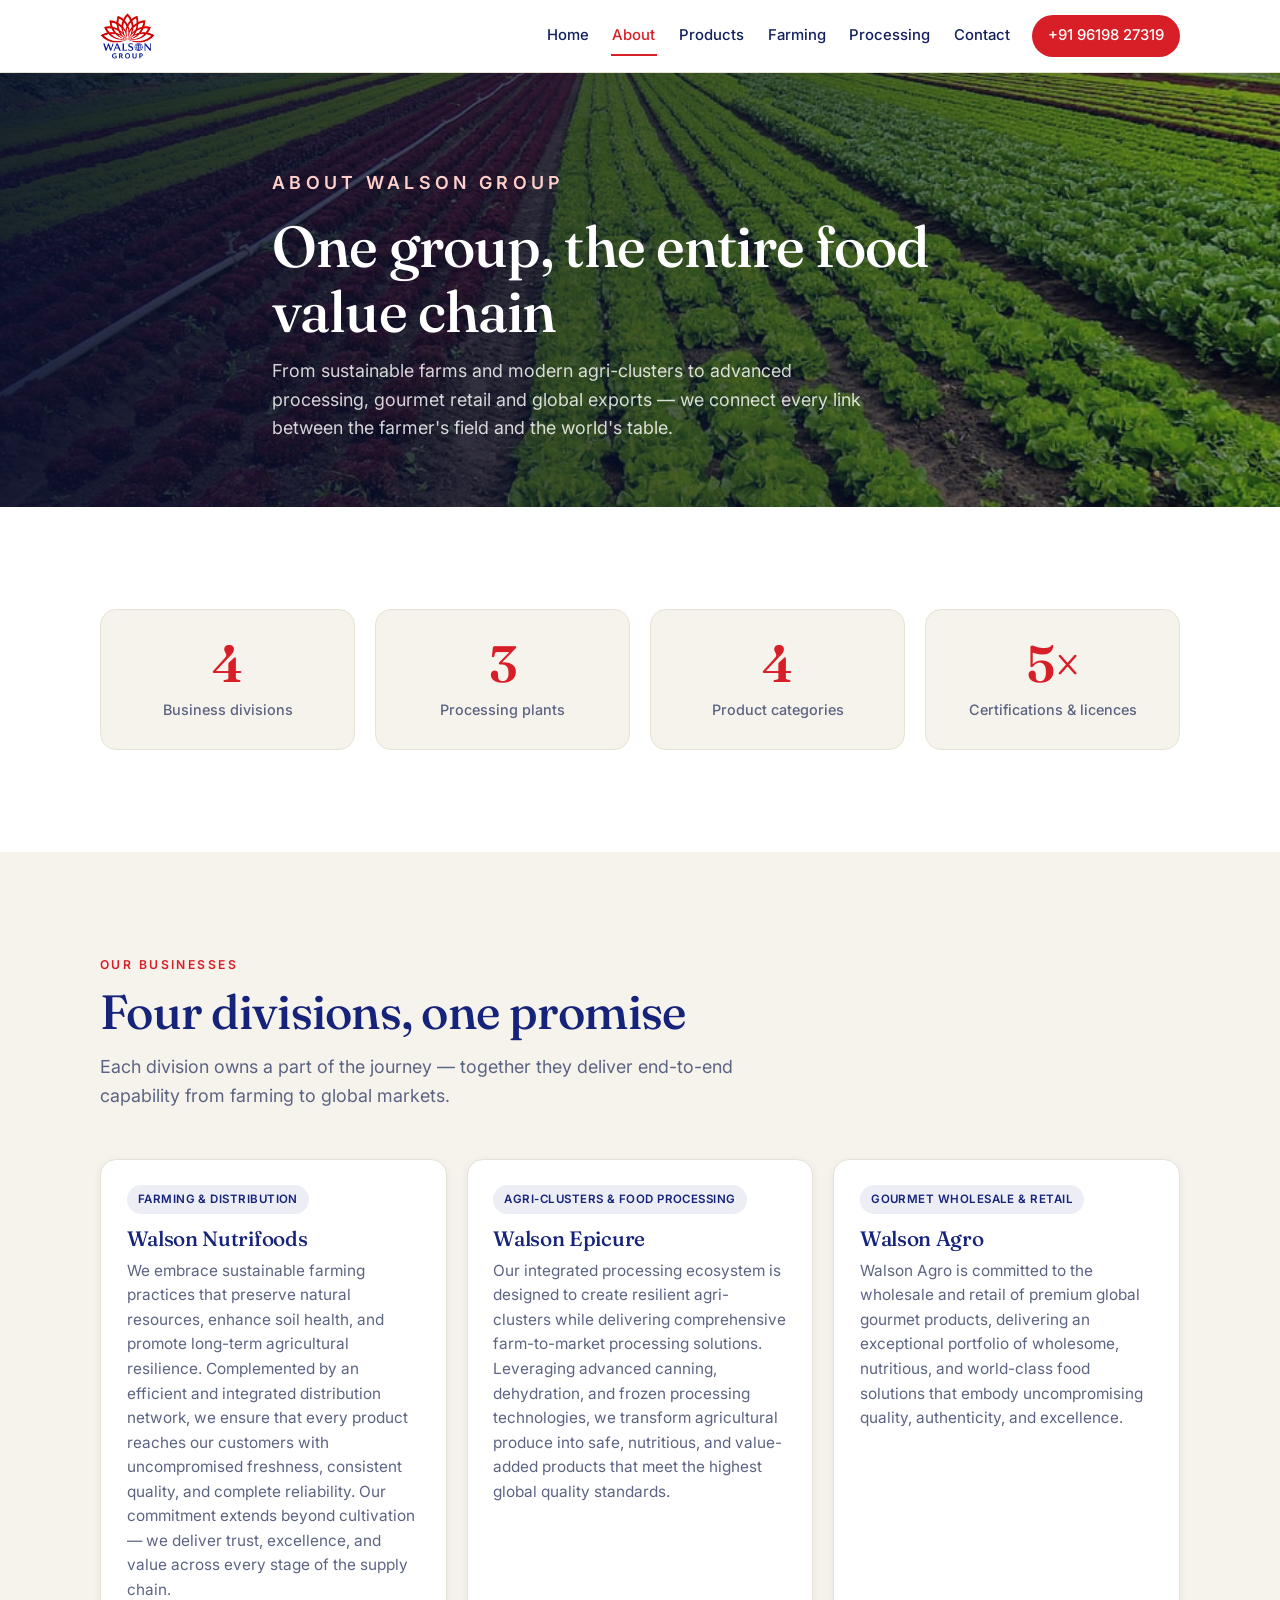
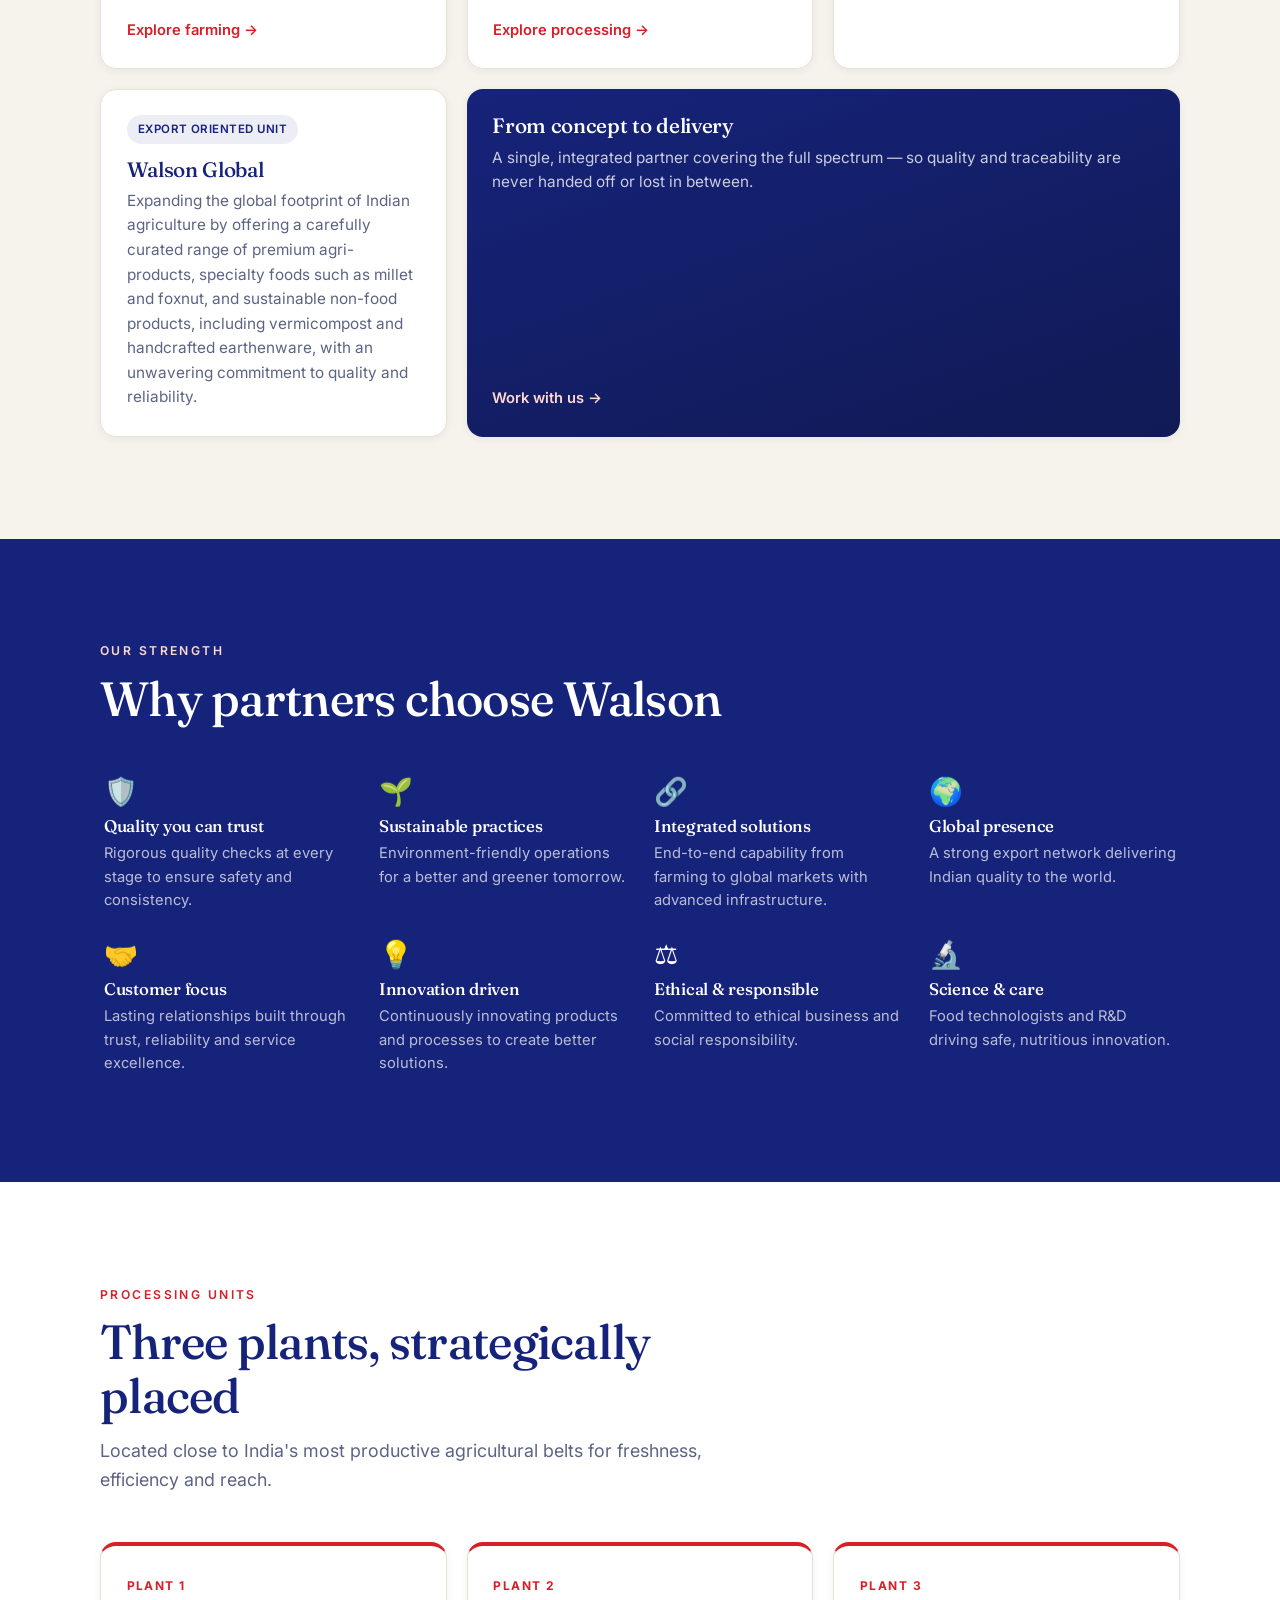
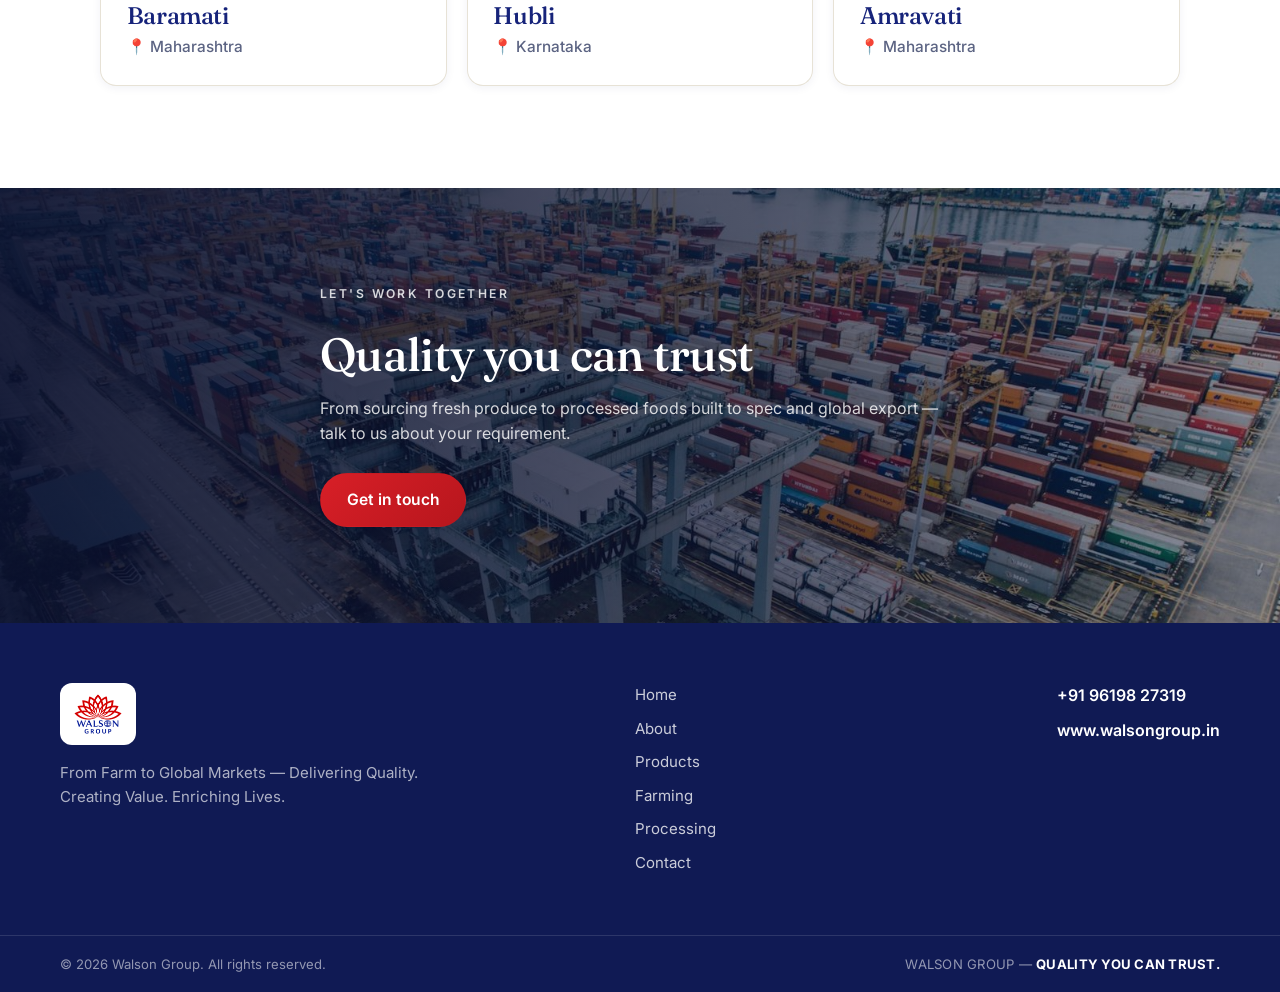
==== commit 4ceaec1c: "Apply Rohan's division copy and swap the Farming hero for a sharp image - New write-ups for all four" ====
--- a/about.html
+++ b/about.html
@@ -69,24 +69,24 @@
           <article class="card division">
             <span class="pill">Farming &amp; Distribution</span>
             <h3>Walson Nutrifoods</h3>
-            <p>Sustainable farming practices and efficient distribution ensuring freshness, quality and reliability.</p>
+            <p>We embrace sustainable farming practices that preserve natural resources, enhance soil health, and promote long-term agricultural resilience. Complemented by an efficient and integrated distribution network, we ensure that every product reaches our customers with uncompromised freshness, consistent quality, and complete reliability. Our commitment extends beyond cultivation — we deliver trust, excellence, and value across every stage of the supply chain.</p>
             <a class="card-link" href="/farming">Explore farming →</a>
           </article>
           <article class="card division">
             <span class="pill">Agri-Clusters &amp; Food Processing</span>
             <h3>Walson Epicure</h3>
-            <p>Building agri-clusters and providing end-to-end processing solutions — canning, dehydration and frozen procedures that ensure safety, nutrition and long shelf life, with superior quality and traceability throughout.</p>
+            <p>Our integrated processing ecosystem is designed to create resilient agri-clusters while delivering comprehensive farm-to-market processing solutions. Leveraging advanced canning, dehydration, and frozen processing technologies, we transform agricultural produce into safe, nutritious, and value-added products that meet the highest global quality standards.</p>
             <a class="card-link" href="/processing">Explore processing →</a>
           </article>
           <article class="card division">
-            <span class="pill">The Gourmet Stores</span>
+            <span class="pill">Gourmet Wholesale &amp; Retail</span>
             <h3>Walson Agro</h3>
-            <p>Bringing the finest range of gourmet, healthy and wholesome products to your table.</p>
+            <p>Walson Agro is committed to the wholesale and retail of premium global gourmet products, delivering an exceptional portfolio of wholesome, nutritious, and world-class food solutions that embody uncompromising quality, authenticity, and excellence.</p>
           </article>
           <article class="card division">
             <span class="pill">Export Oriented Unit</span>
             <h3>Walson Global</h3>
-            <p>Delivering trusted Indian agri products to global markets, along with specialty food items and non-food items like vermicompost and sustainable products.</p>
+            <p>Expanding the global footprint of Indian agriculture by offering a carefully curated range of premium agri-products, specialty foods such as millet and foxnut, and sustainable non-food products, including vermicompost and handcrafted earthenware, with an unwavering commitment to quality and reliability.</p>
           </article>
           <article class="card division card-accent card-span-2">
             <h3>From concept to delivery</h3>
--- a/styles.css
+++ b/styles.css
@@ -198,6 +198,13 @@
 
 /* lets a card fill the remainder of a 3-up row so the grid ends flush */
 .grid-3 .card-span-2 { grid-column: span 2; }
+
+/* division copy varies a lot in length; pinning the link to the card floor
+   keeps the row reading as deliberate rather than ragged */
+.card.division { display: flex; flex-direction: column; }
+.card.division .card-link { margin-top: auto; padding-top: 1rem; }
+/* flex would stretch these to the card width; keep them hugging their text */
+.card.division .pill, .card.division .card-link { align-self: flex-start; }
 
 /* ===================== LICENSING & COMPLIANCE ===================== */
 .compliance-grid { display: grid; grid-template-columns: repeat(5, 1fr); gap: 1rem; }
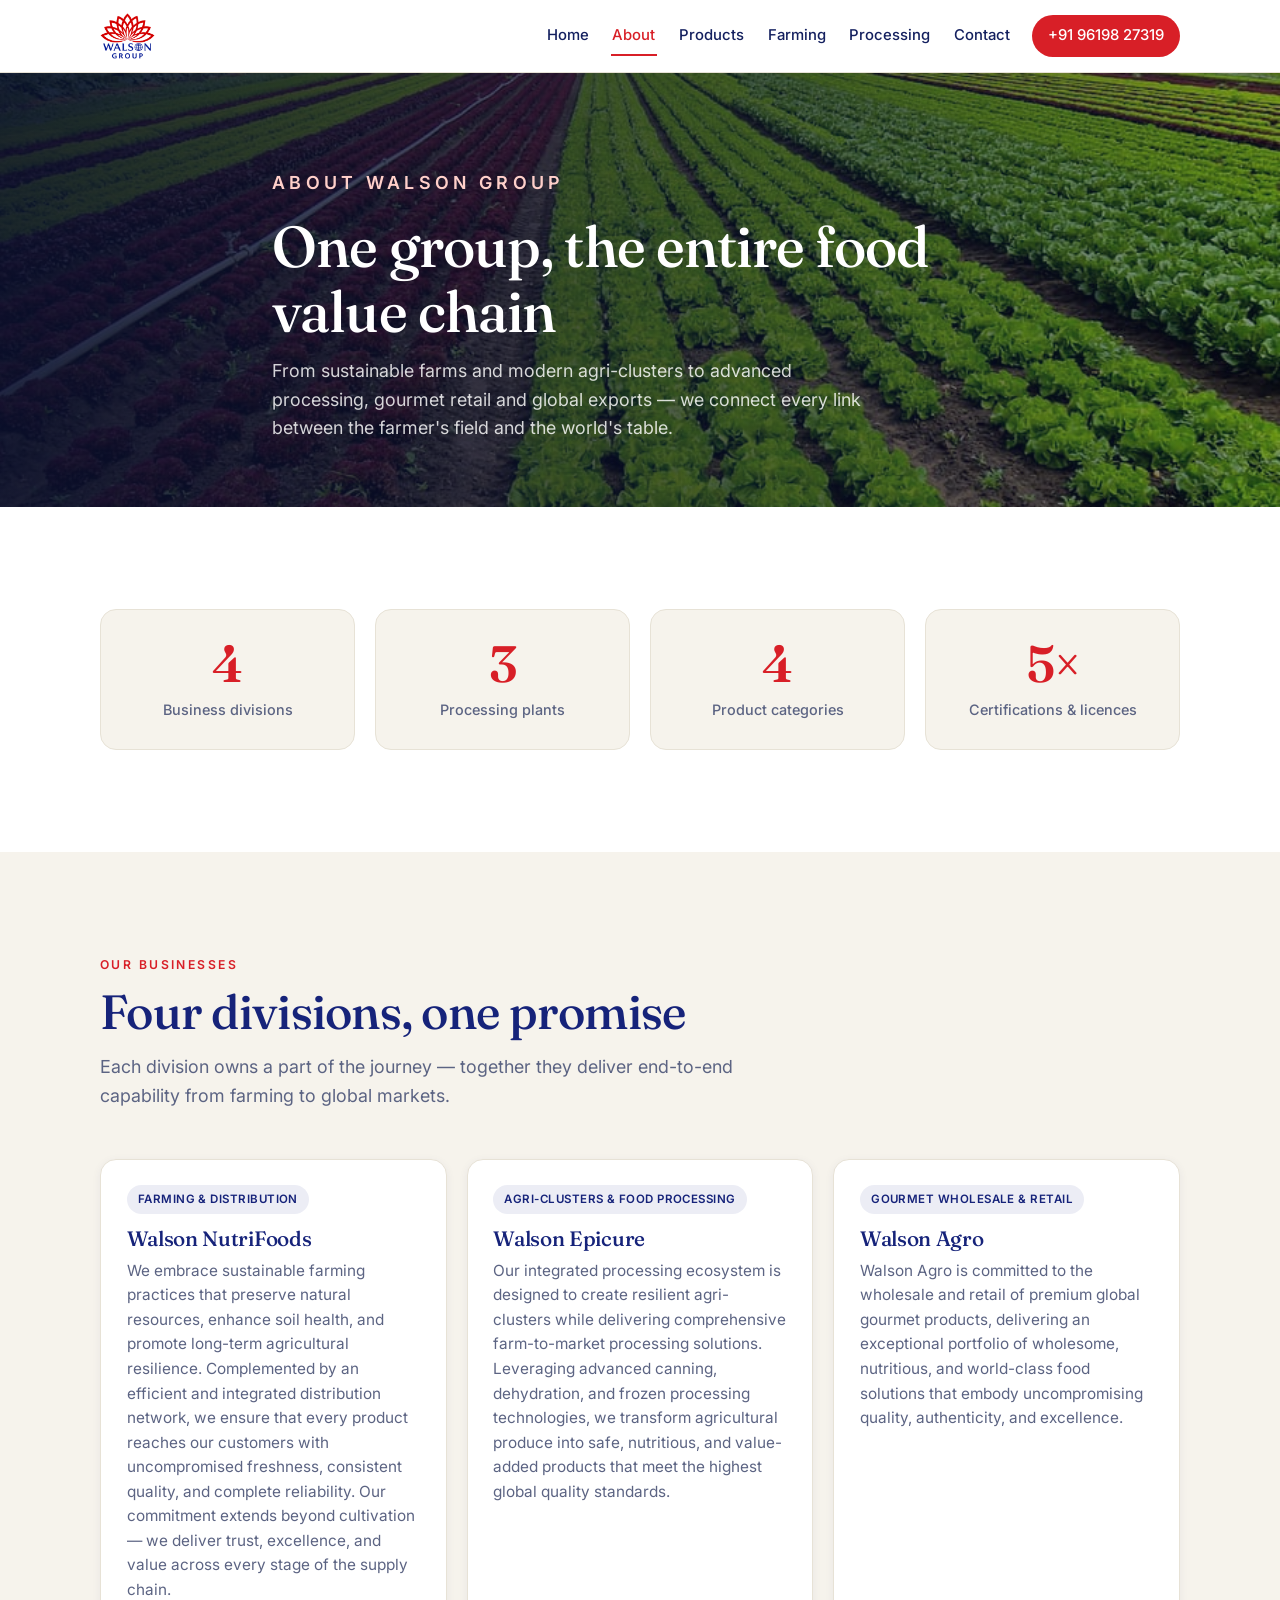
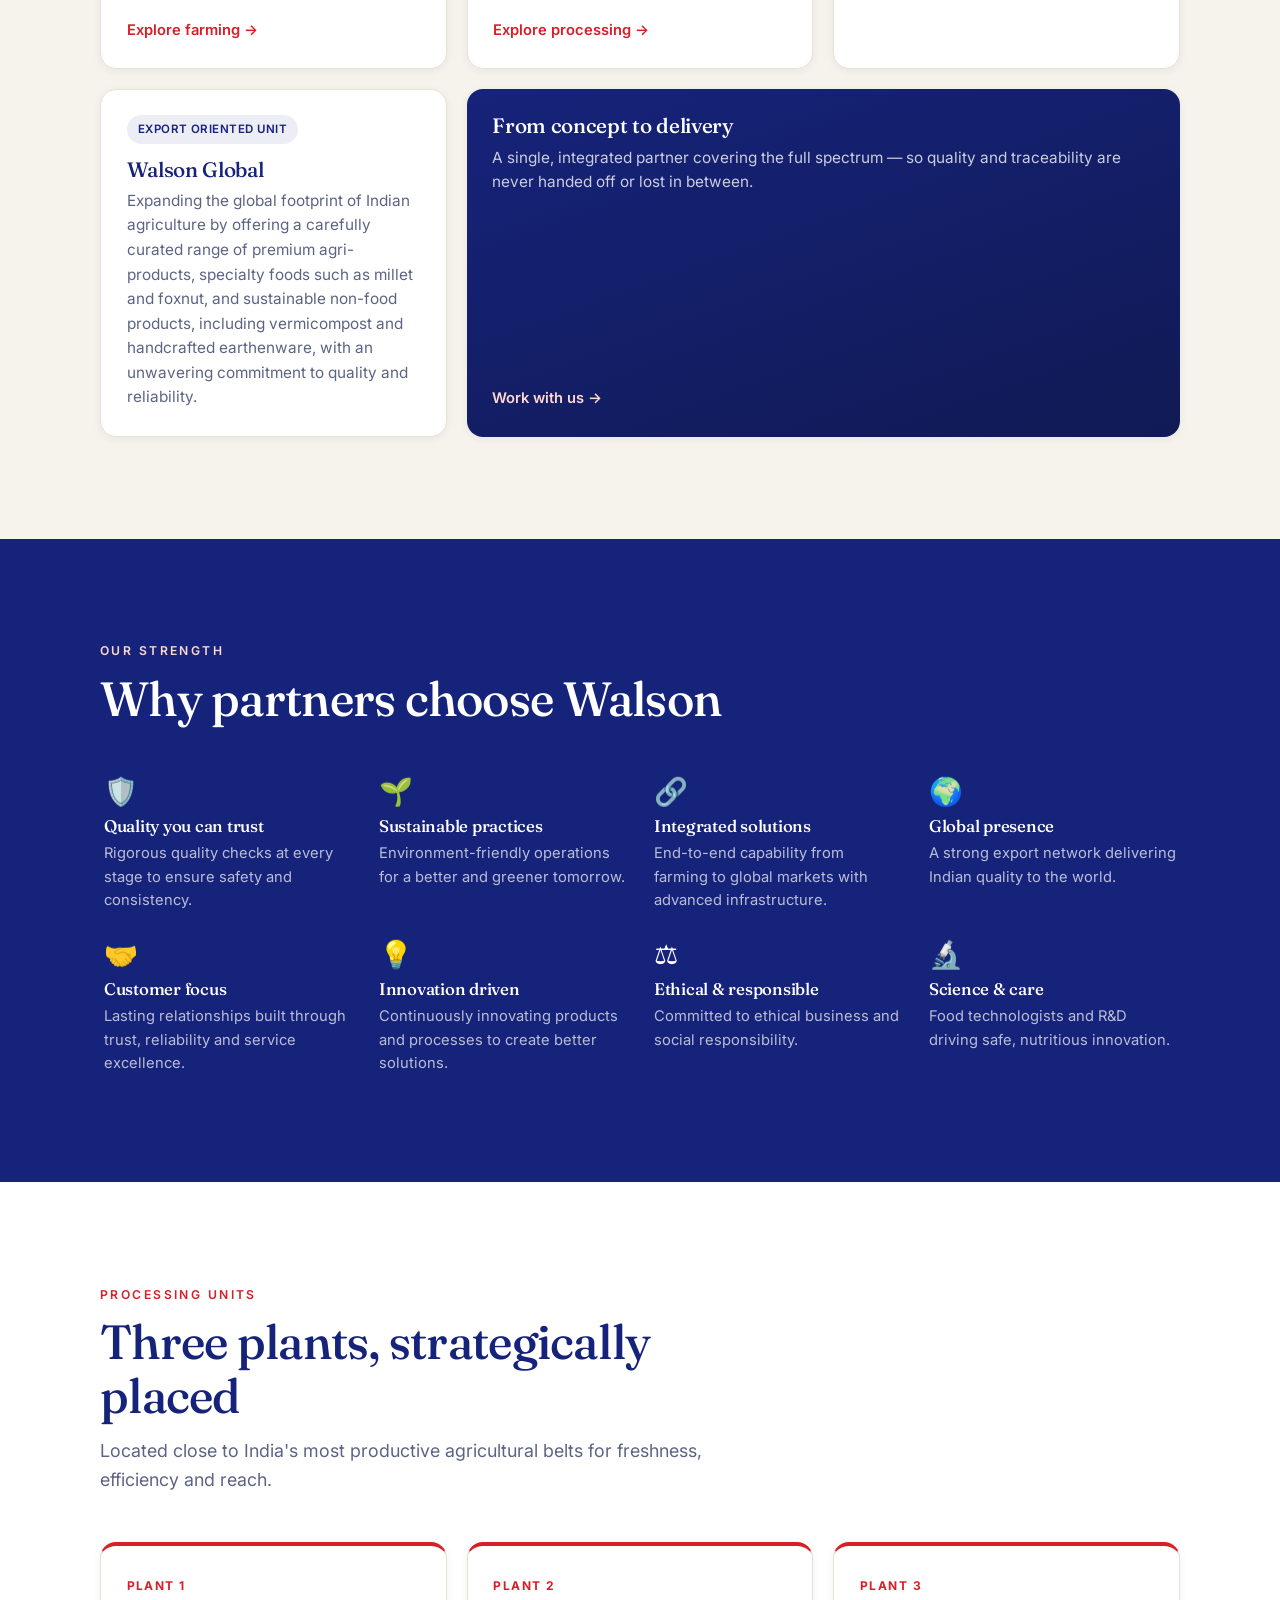
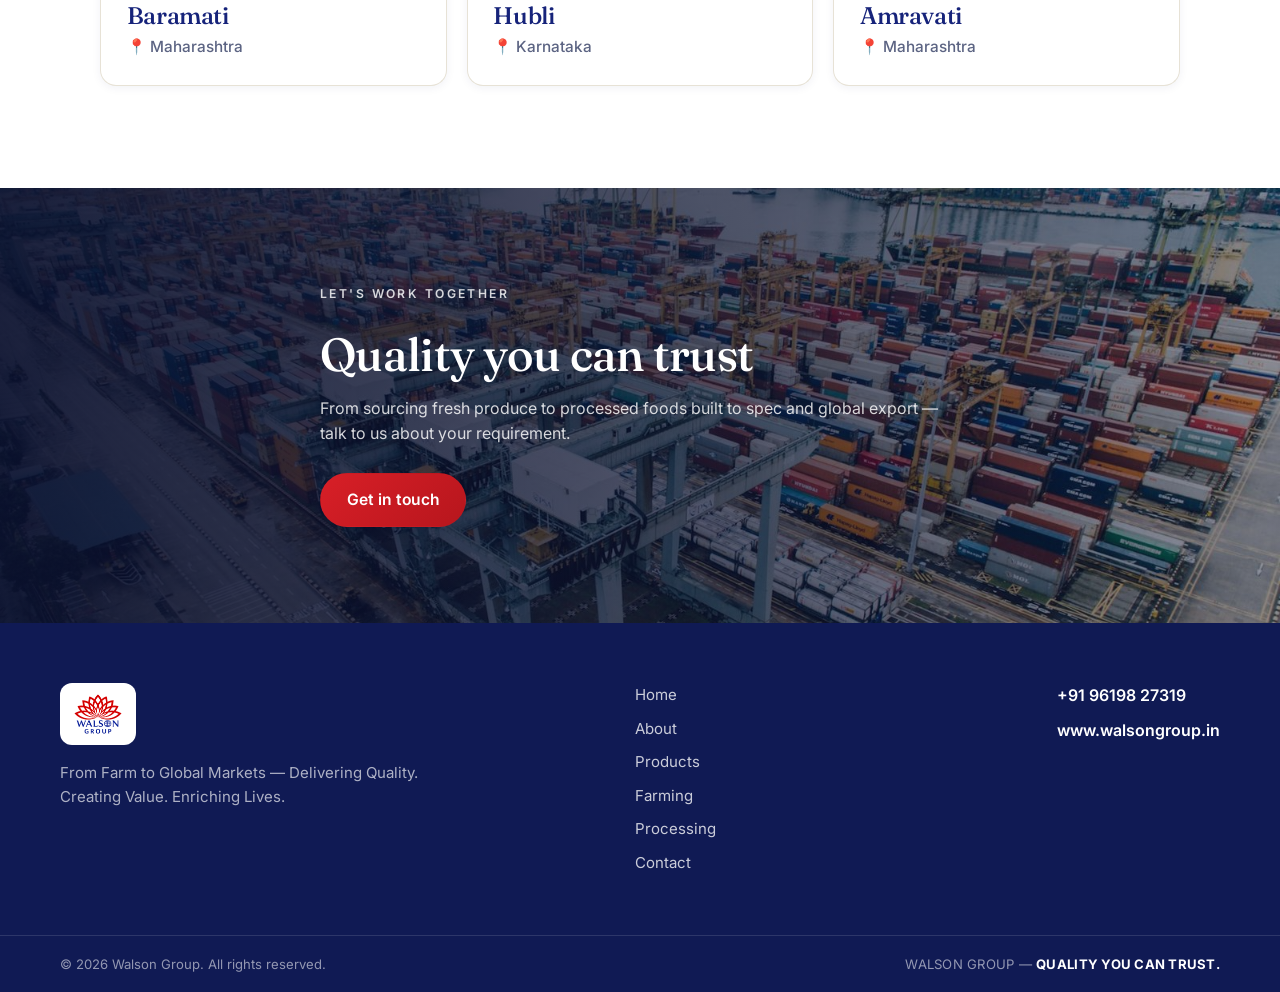
==== commit 0a8b22e9: "Use the NutriFoods brand capitalisation Rohan confirmed the capital F. Updated all six occurrences a" ====
--- a/about.html
+++ b/about.html
@@ -4,7 +4,7 @@
   <meta charset="UTF-8" />
   <meta name="viewport" content="width=device-width, initial-scale=1.0" />
   <title>About — Walson Group</title>
-  <meta name="description" content="Walson Group connects the full food value chain through four divisions — Nutrifoods, Epicure, Agro and Global — backed by three plants and global certifications." />
+  <meta name="description" content="Walson Group connects the full food value chain through four divisions — NutriFoods, Epicure, Agro and Global — backed by three plants and global certifications." />
   <link rel="icon" href="data:image/svg+xml,<svg xmlns='http://www.w3.org/2000/svg' viewBox='0 0 100 100'><text y='.9em' font-size='90'>🪷</text></svg>" />
   <meta name="theme-color" content="#16237a" />
   <link rel="preconnect" href="https://fonts.googleapis.com" />
@@ -68,7 +68,7 @@
         <div class="grid grid-3">
           <article class="card division">
             <span class="pill">Farming &amp; Distribution</span>
-            <h3>Walson Nutrifoods</h3>
+            <h3>Walson NutriFoods</h3>
             <p>We embrace sustainable farming practices that preserve natural resources, enhance soil health, and promote long-term agricultural resilience. Complemented by an efficient and integrated distribution network, we ensure that every product reaches our customers with uncompromised freshness, consistent quality, and complete reliability. Our commitment extends beyond cultivation — we deliver trust, excellence, and value across every stage of the supply chain.</p>
             <a class="card-link" href="/farming">Explore farming →</a>
           </article>
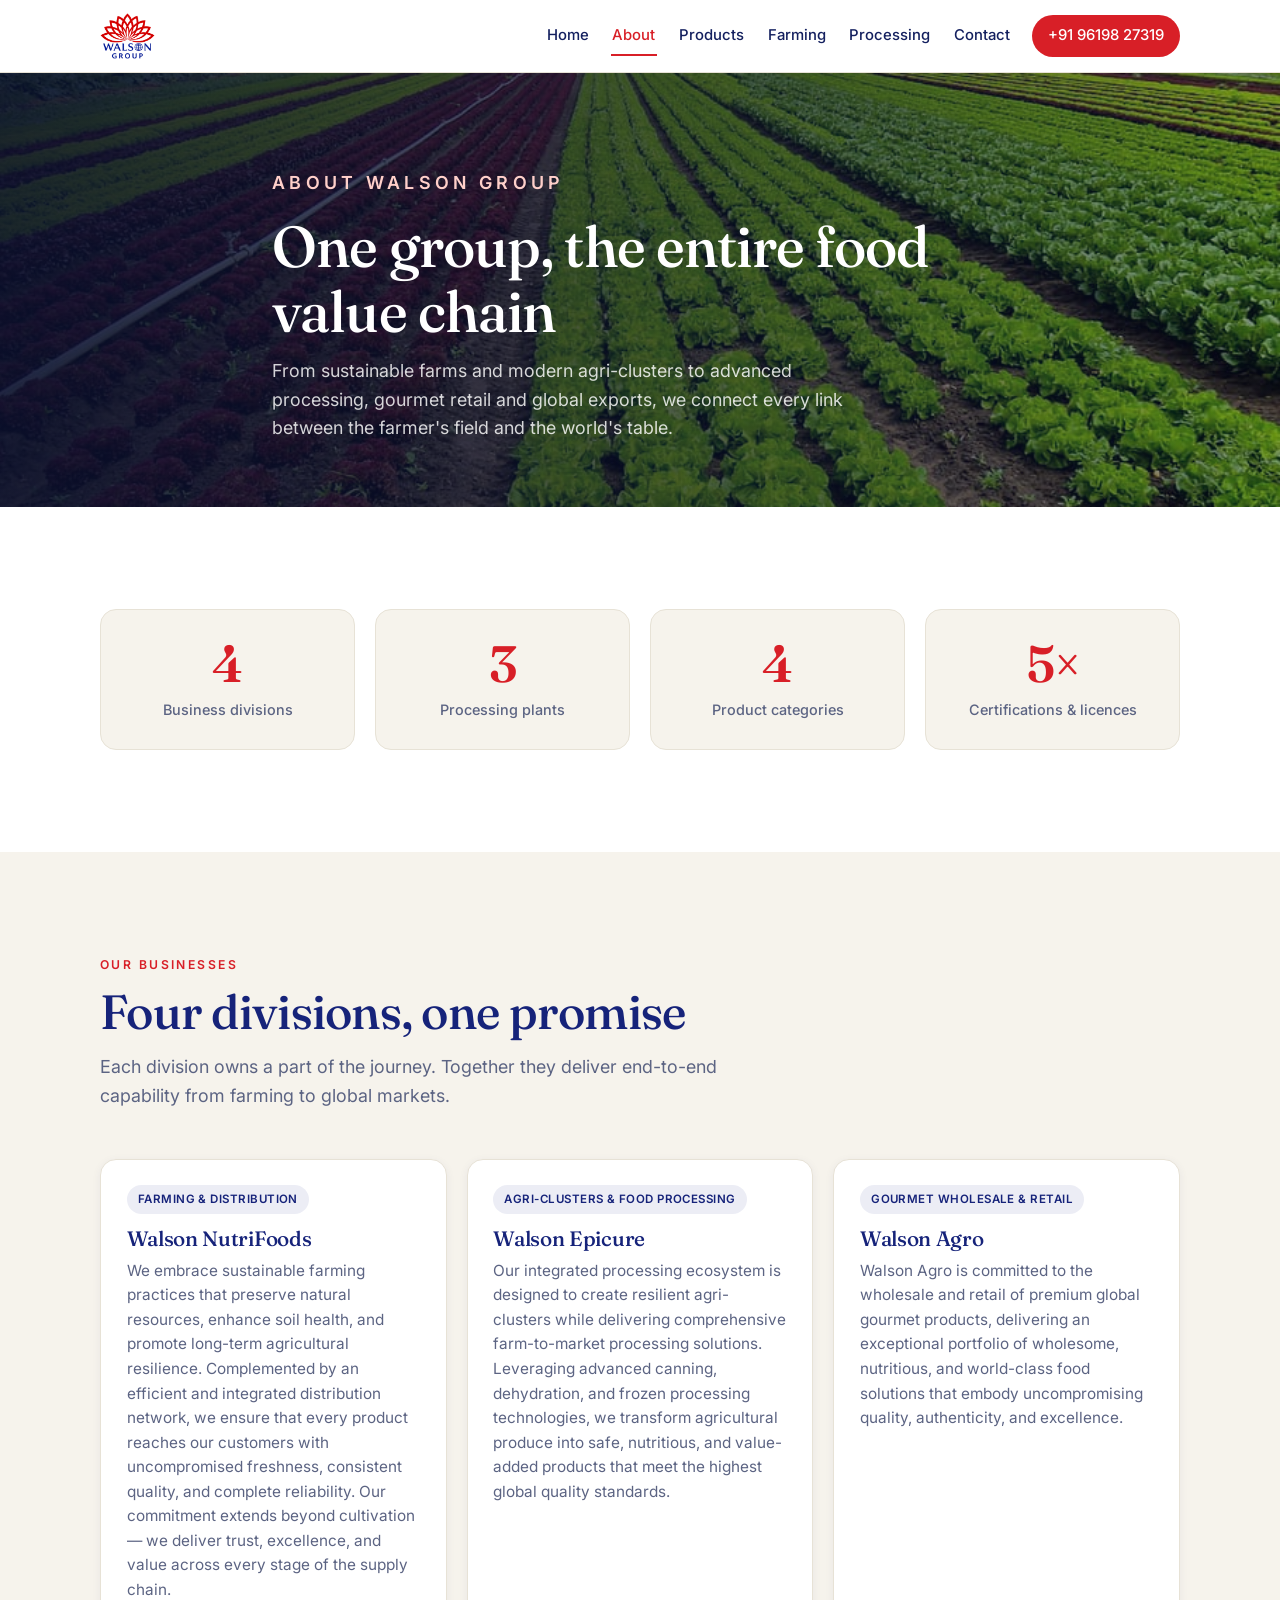
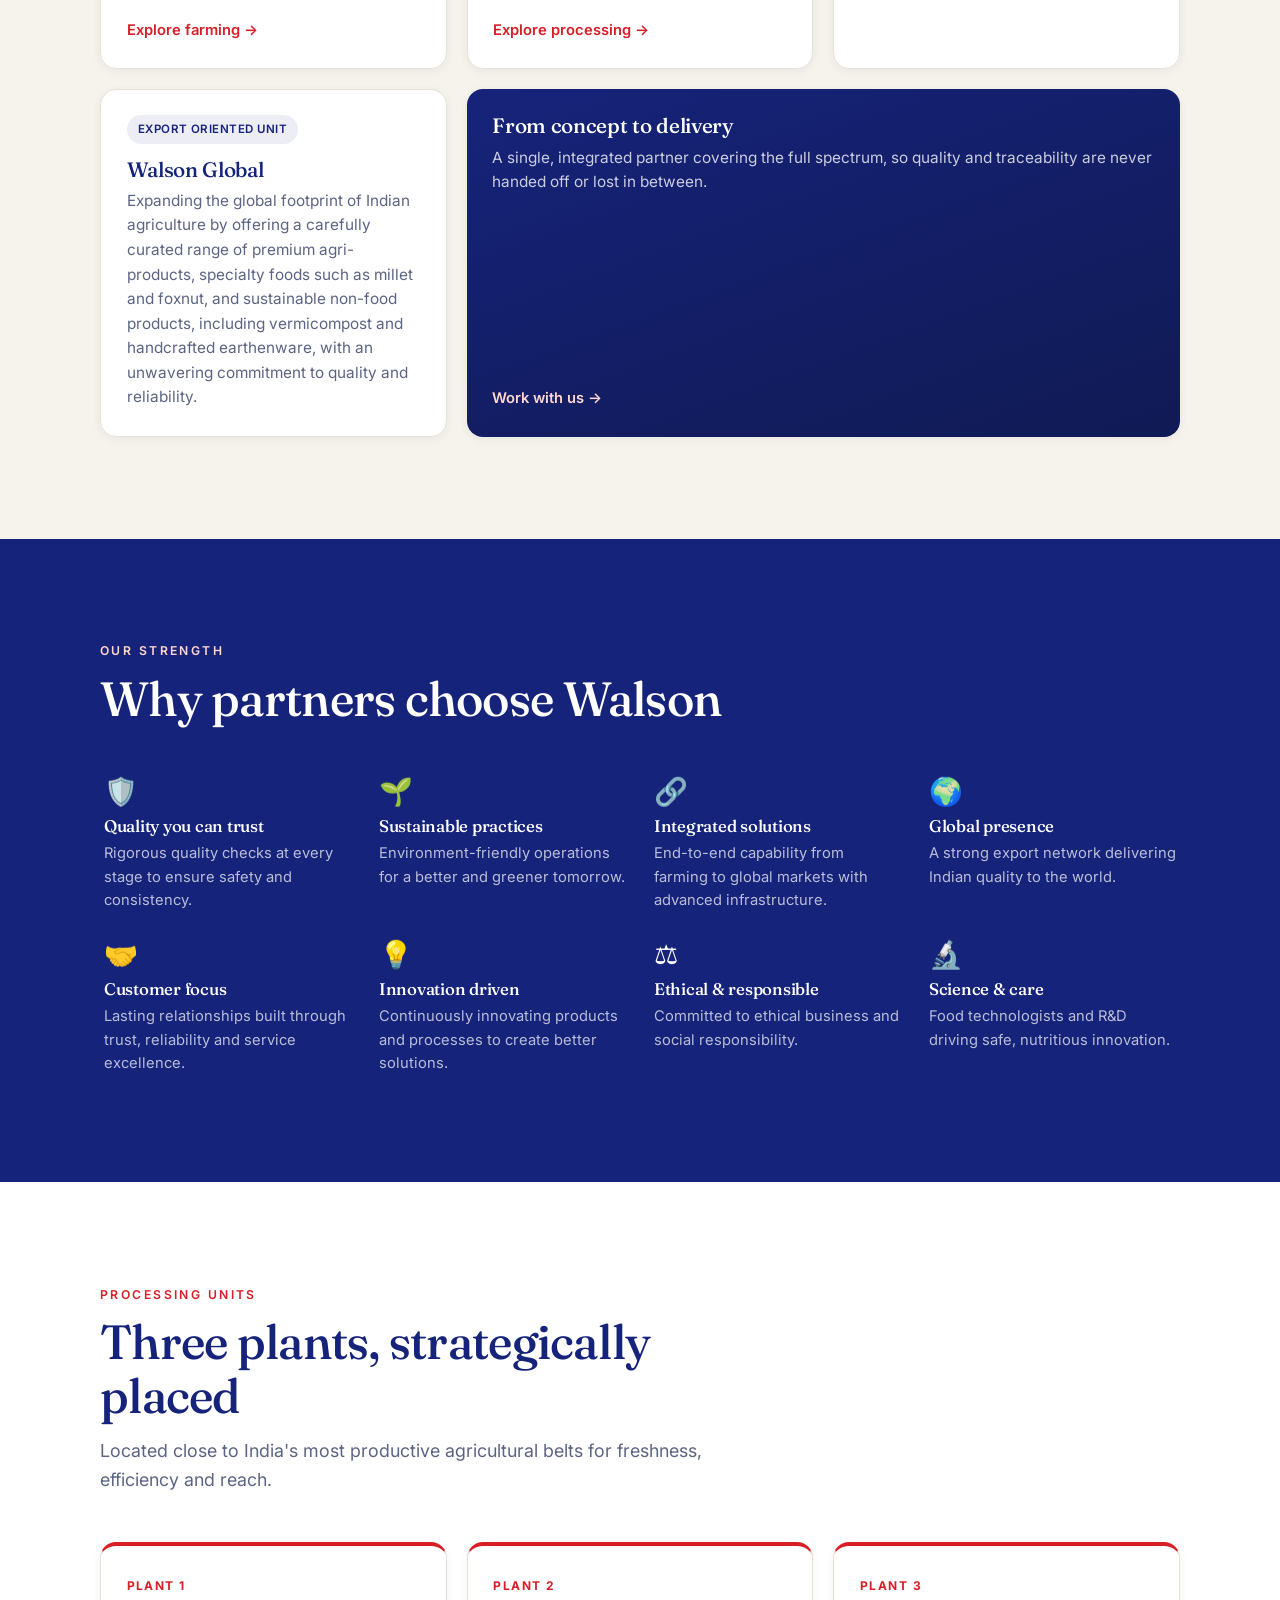
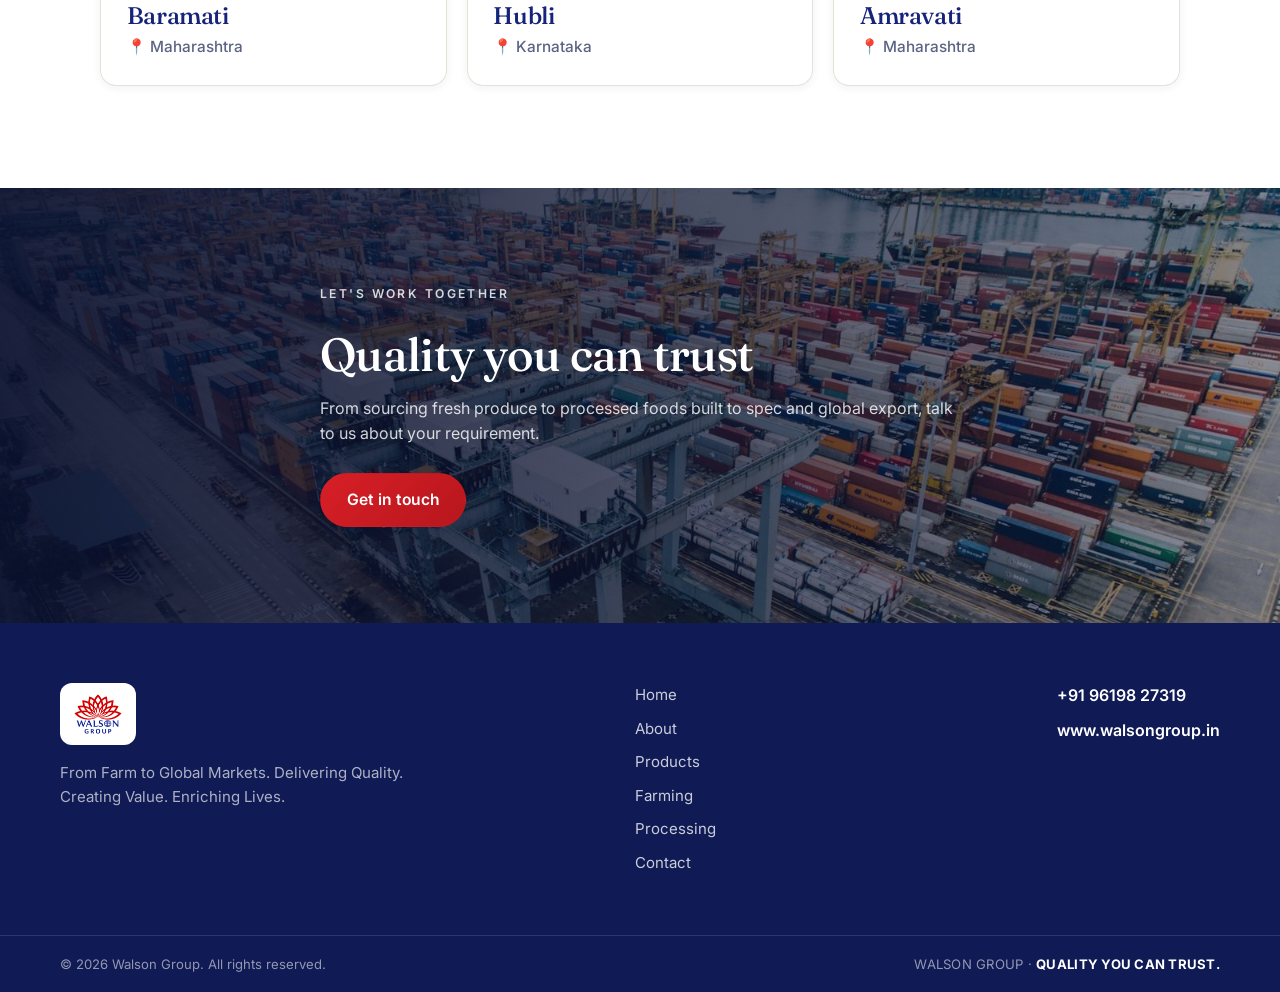
==== commit a2f3ced7: "Remove em dashes from site copy, rewording each in context Replaced all 60 em dashes across the six " ====
--- a/about.html
+++ b/about.html
@@ -3,8 +3,8 @@
 <head>
   <meta charset="UTF-8" />
   <meta name="viewport" content="width=device-width, initial-scale=1.0" />
-  <title>About — Walson Group</title>
-  <meta name="description" content="Walson Group connects the full food value chain through four divisions — NutriFoods, Epicure, Agro and Global — backed by three plants and global certifications." />
+  <title>About | Walson Group</title>
+  <meta name="description" content="Walson Group connects the full food value chain through four divisions: NutriFoods, Epicure, Agro and Global. Backed by three plants and global certifications." />
   <link rel="icon" href="data:image/svg+xml,<svg xmlns='http://www.w3.org/2000/svg' viewBox='0 0 100 100'><text y='.9em' font-size='90'>🪷</text></svg>" />
   <meta name="theme-color" content="#16237a" />
   <link rel="preconnect" href="https://fonts.googleapis.com" />
@@ -41,7 +41,7 @@
       <div class="container page-hero-inner">
         <p class="eyebrow">About Walson Group</p>
         <h1>One group, the entire food value chain</h1>
-        <p>From sustainable farms and modern agri-clusters to advanced processing, gourmet retail and global exports — we connect every link between the farmer's field and the world's table.</p>
+        <p>From sustainable farms and modern agri-clusters to advanced processing, gourmet retail and global exports, we connect every link between the farmer's field and the world's table.</p>
       </div>
     </section>
 
@@ -63,7 +63,7 @@
         <div class="section-head">
           <p class="kicker">Our Businesses</p>
           <h2>Four divisions, one promise</h2>
-          <p class="section-lead">Each division owns a part of the journey — together they deliver end-to-end capability from farming to global markets.</p>
+          <p class="section-lead">Each division owns a part of the journey. Together they deliver end-to-end capability from farming to global markets.</p>
         </div>
         <div class="grid grid-3">
           <article class="card division">
@@ -90,7 +90,7 @@
           </article>
           <article class="card division card-accent card-span-2">
             <h3>From concept to delivery</h3>
-            <p>A single, integrated partner covering the full spectrum — so quality and traceability are never handed off or lost in between.</p>
+            <p>A single, integrated partner covering the full spectrum, so quality and traceability are never handed off or lost in between.</p>
             <a class="card-link" href="/contact">Work with us →</a>
           </article>
         </div>
@@ -140,7 +140,7 @@
       <div class="container band-inner">
         <p class="kicker kicker-light">Let's work together</p>
         <h2>Quality you can trust</h2>
-        <p>From sourcing fresh produce to processed foods built to spec and global export — talk to us about your requirement.</p>
+        <p>From sourcing fresh produce to processed foods built to spec and global export, talk to us about your requirement.</p>
         <a class="btn btn-primary" href="/contact">Get in touch</a>
       </div>
     </section>
@@ -150,7 +150,7 @@
     <div class="container footer-inner">
       <div class="footer-brand">
         <span class="footer-logo"><img src="logo.png" width="760" height="639" alt="Walson Group" /></span>
-        <p>From Farm to Global Markets — Delivering Quality. Creating Value. Enriching Lives.</p>
+        <p>From Farm to Global Markets. Delivering Quality. Creating Value. Enriching Lives.</p>
       </div>
       <nav class="footer-nav" aria-label="Footer">
         <a href="/">Home</a>
@@ -168,7 +168,7 @@
     <div class="footer-bar">
       <div class="container footer-bar-inner">
         <span>&copy; <span id="year"></span> Walson Group. All rights reserved.</span>
-        <span class="footer-tag">WALSON GROUP — <strong>QUALITY YOU CAN TRUST.</strong></span>
+        <span class="footer-tag">WALSON GROUP · <strong>QUALITY YOU CAN TRUST.</strong></span>
       </div>
     </div>
   </footer>
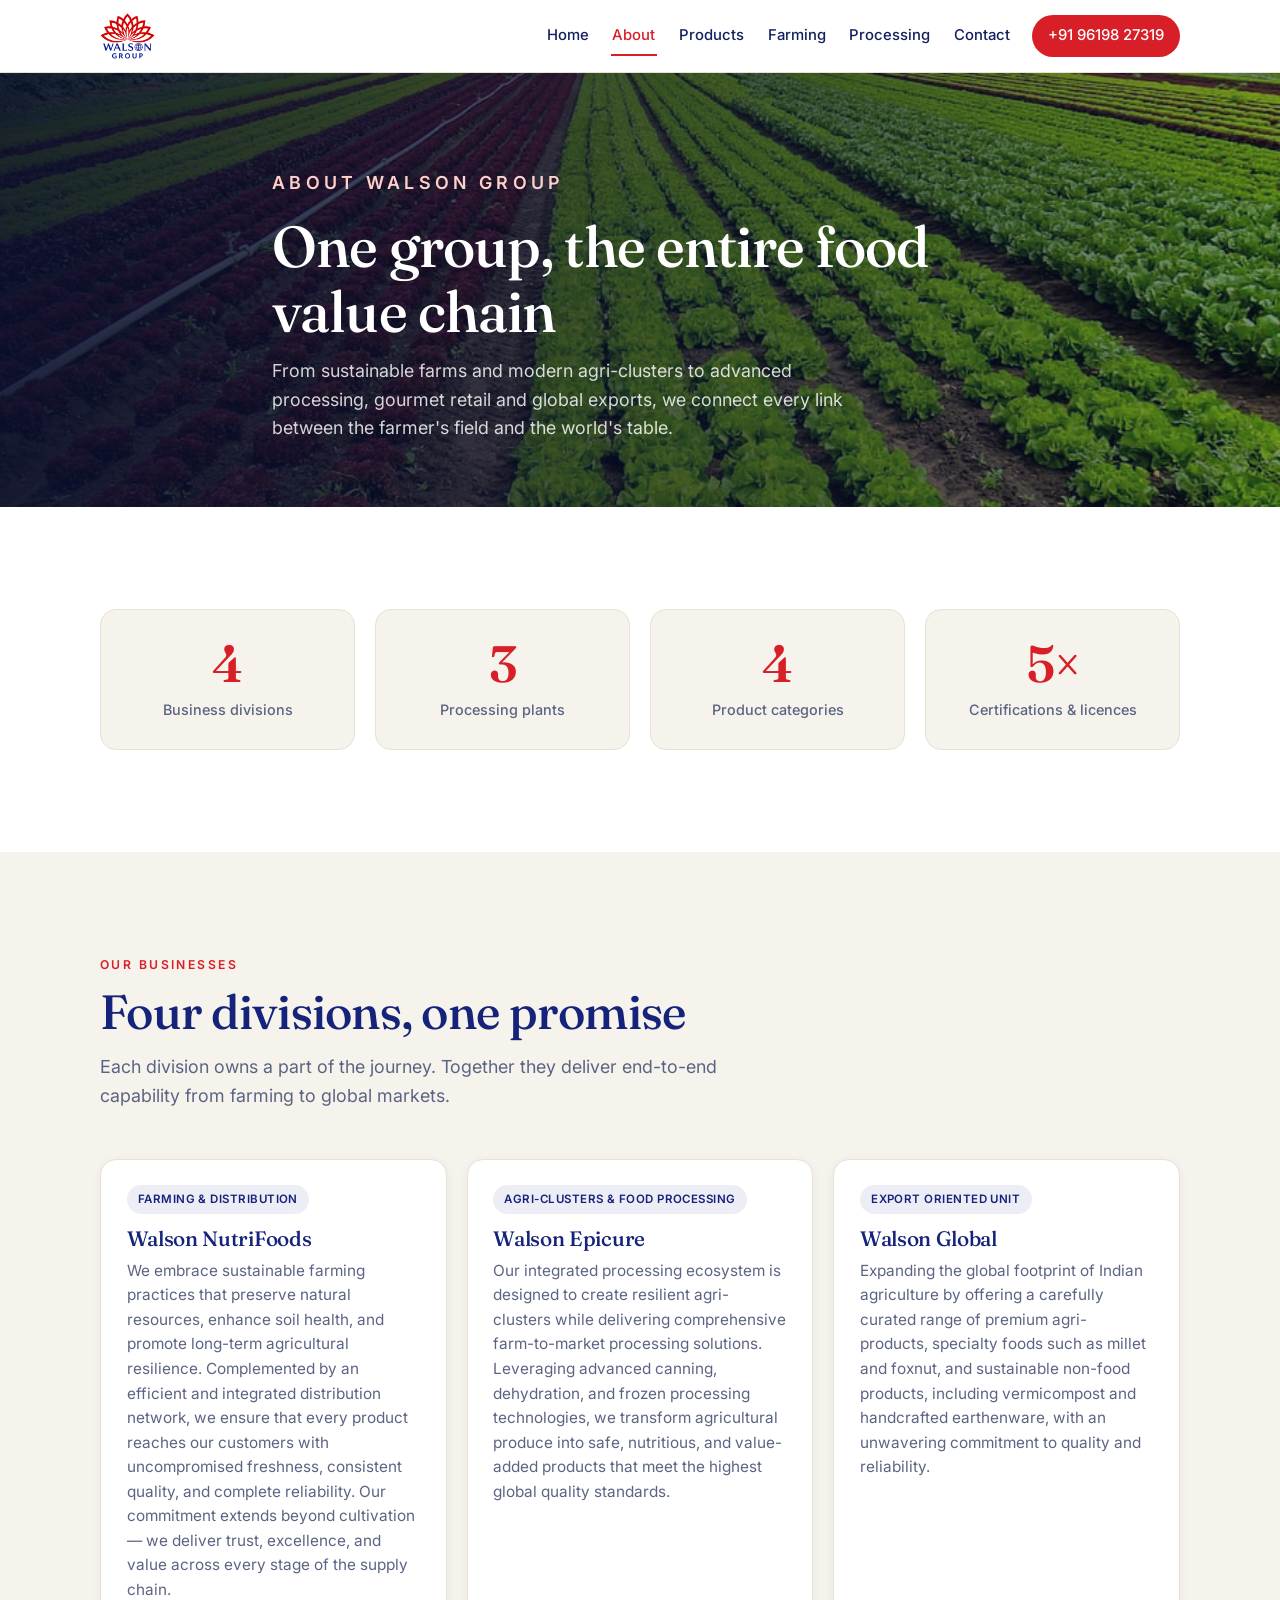
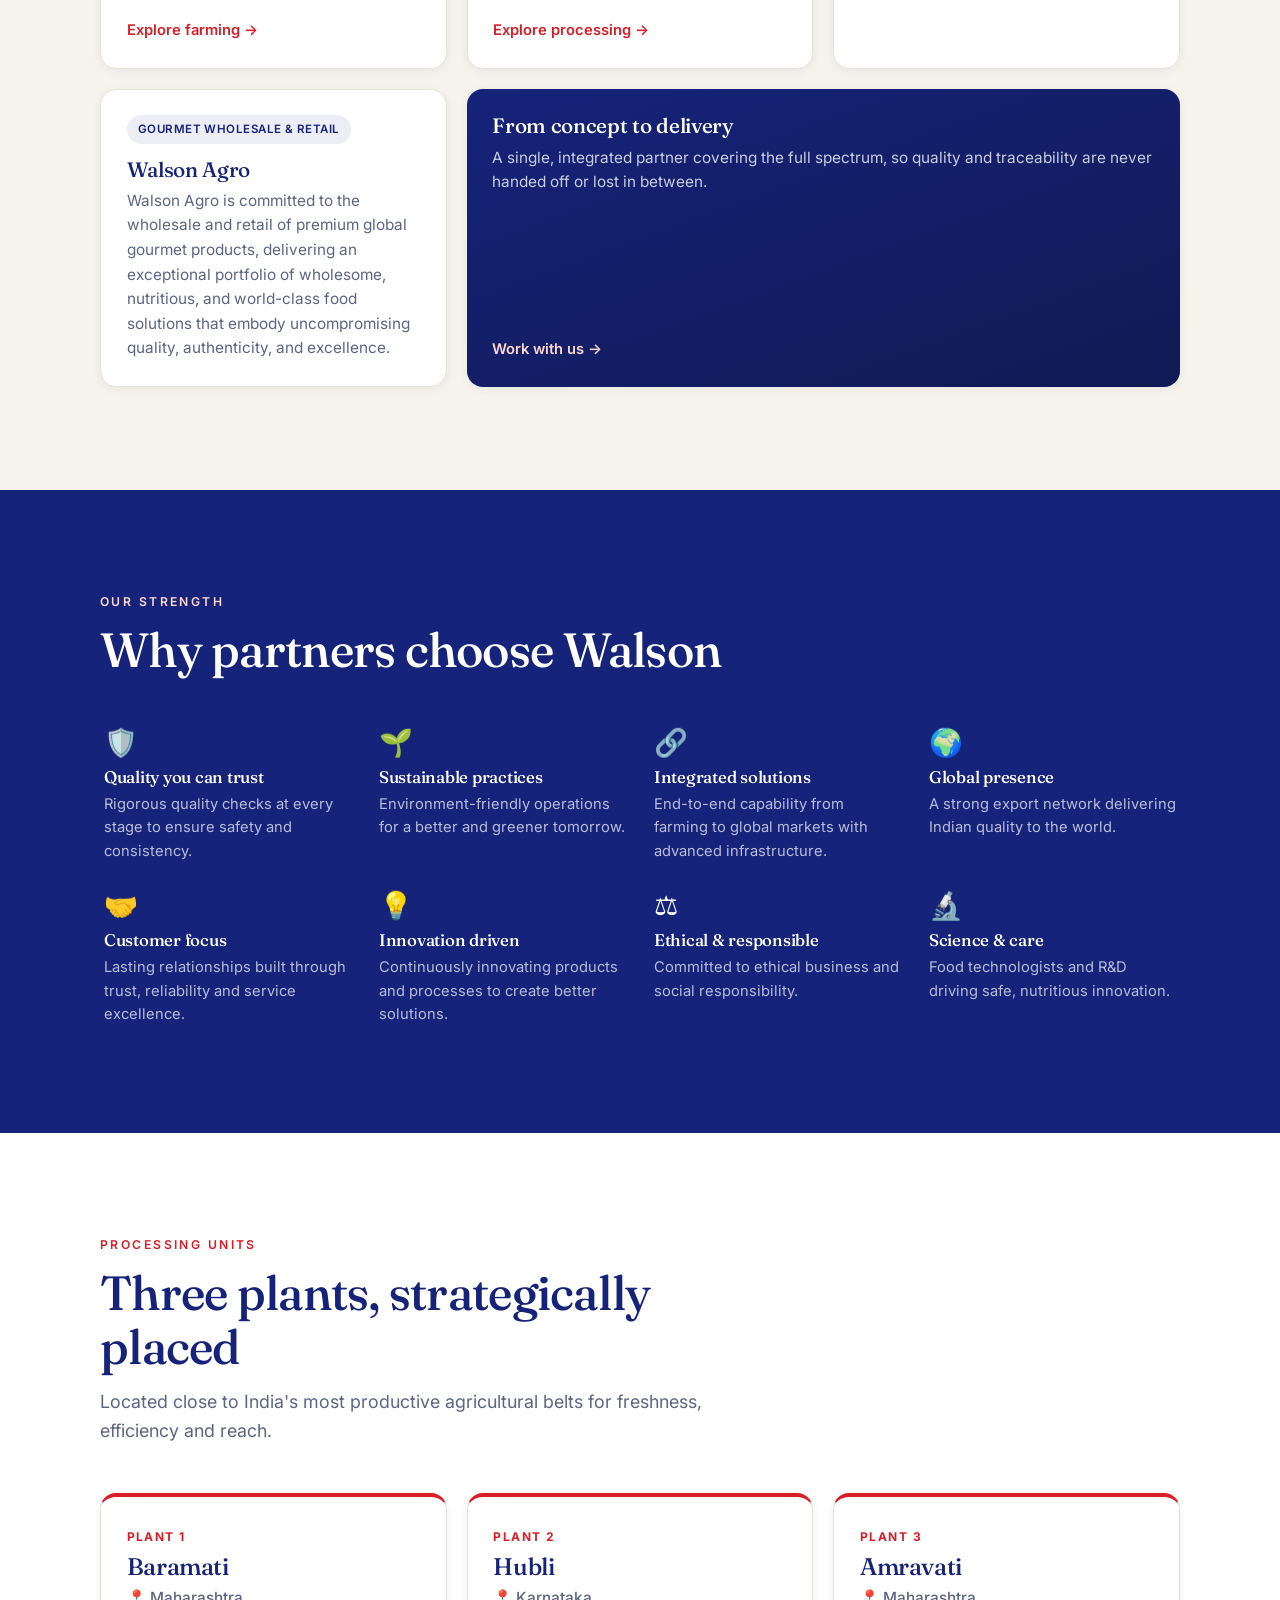
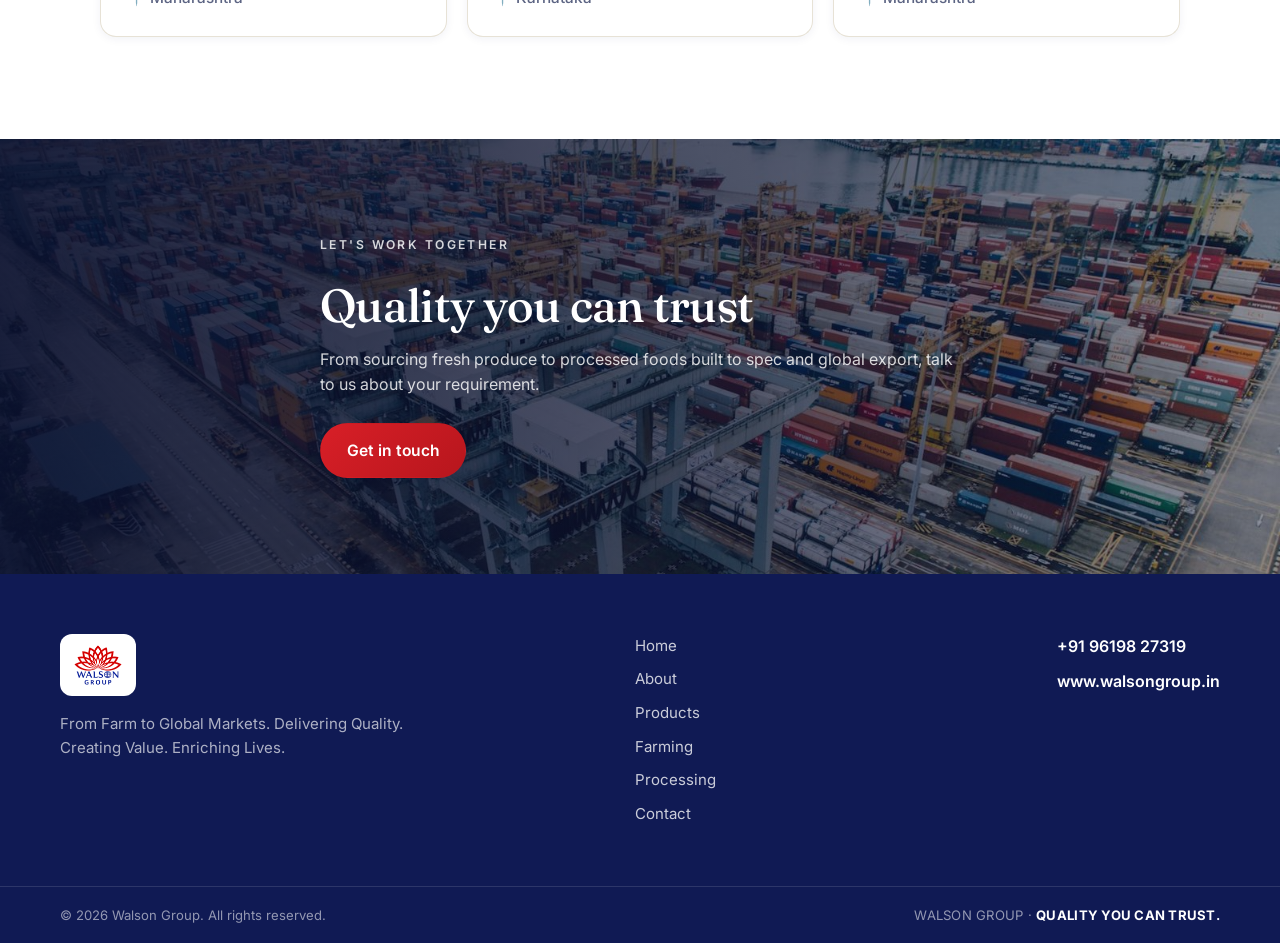
==== commit 55829ebd: "Swap Global and Agro in the About divisions grid Global moves up to the top row, Agro down to the bo" ====
--- a/about.html
+++ b/about.html
@@ -79,14 +79,14 @@
             <a class="card-link" href="/processing">Explore processing →</a>
           </article>
           <article class="card division">
+            <span class="pill">Export Oriented Unit</span>
+            <h3>Walson Global</h3>
+            <p>Expanding the global footprint of Indian agriculture by offering a carefully curated range of premium agri-products, specialty foods such as millet and foxnut, and sustainable non-food products, including vermicompost and handcrafted earthenware, with an unwavering commitment to quality and reliability.</p>
+          </article>
+          <article class="card division">
             <span class="pill">Gourmet Wholesale &amp; Retail</span>
             <h3>Walson Agro</h3>
             <p>Walson Agro is committed to the wholesale and retail of premium global gourmet products, delivering an exceptional portfolio of wholesome, nutritious, and world-class food solutions that embody uncompromising quality, authenticity, and excellence.</p>
-          </article>
-          <article class="card division">
-            <span class="pill">Export Oriented Unit</span>
-            <h3>Walson Global</h3>
-            <p>Expanding the global footprint of Indian agriculture by offering a carefully curated range of premium agri-products, specialty foods such as millet and foxnut, and sustainable non-food products, including vermicompost and handcrafted earthenware, with an unwavering commitment to quality and reliability.</p>
           </article>
           <article class="card division card-accent card-span-2">
             <h3>From concept to delivery</h3>
